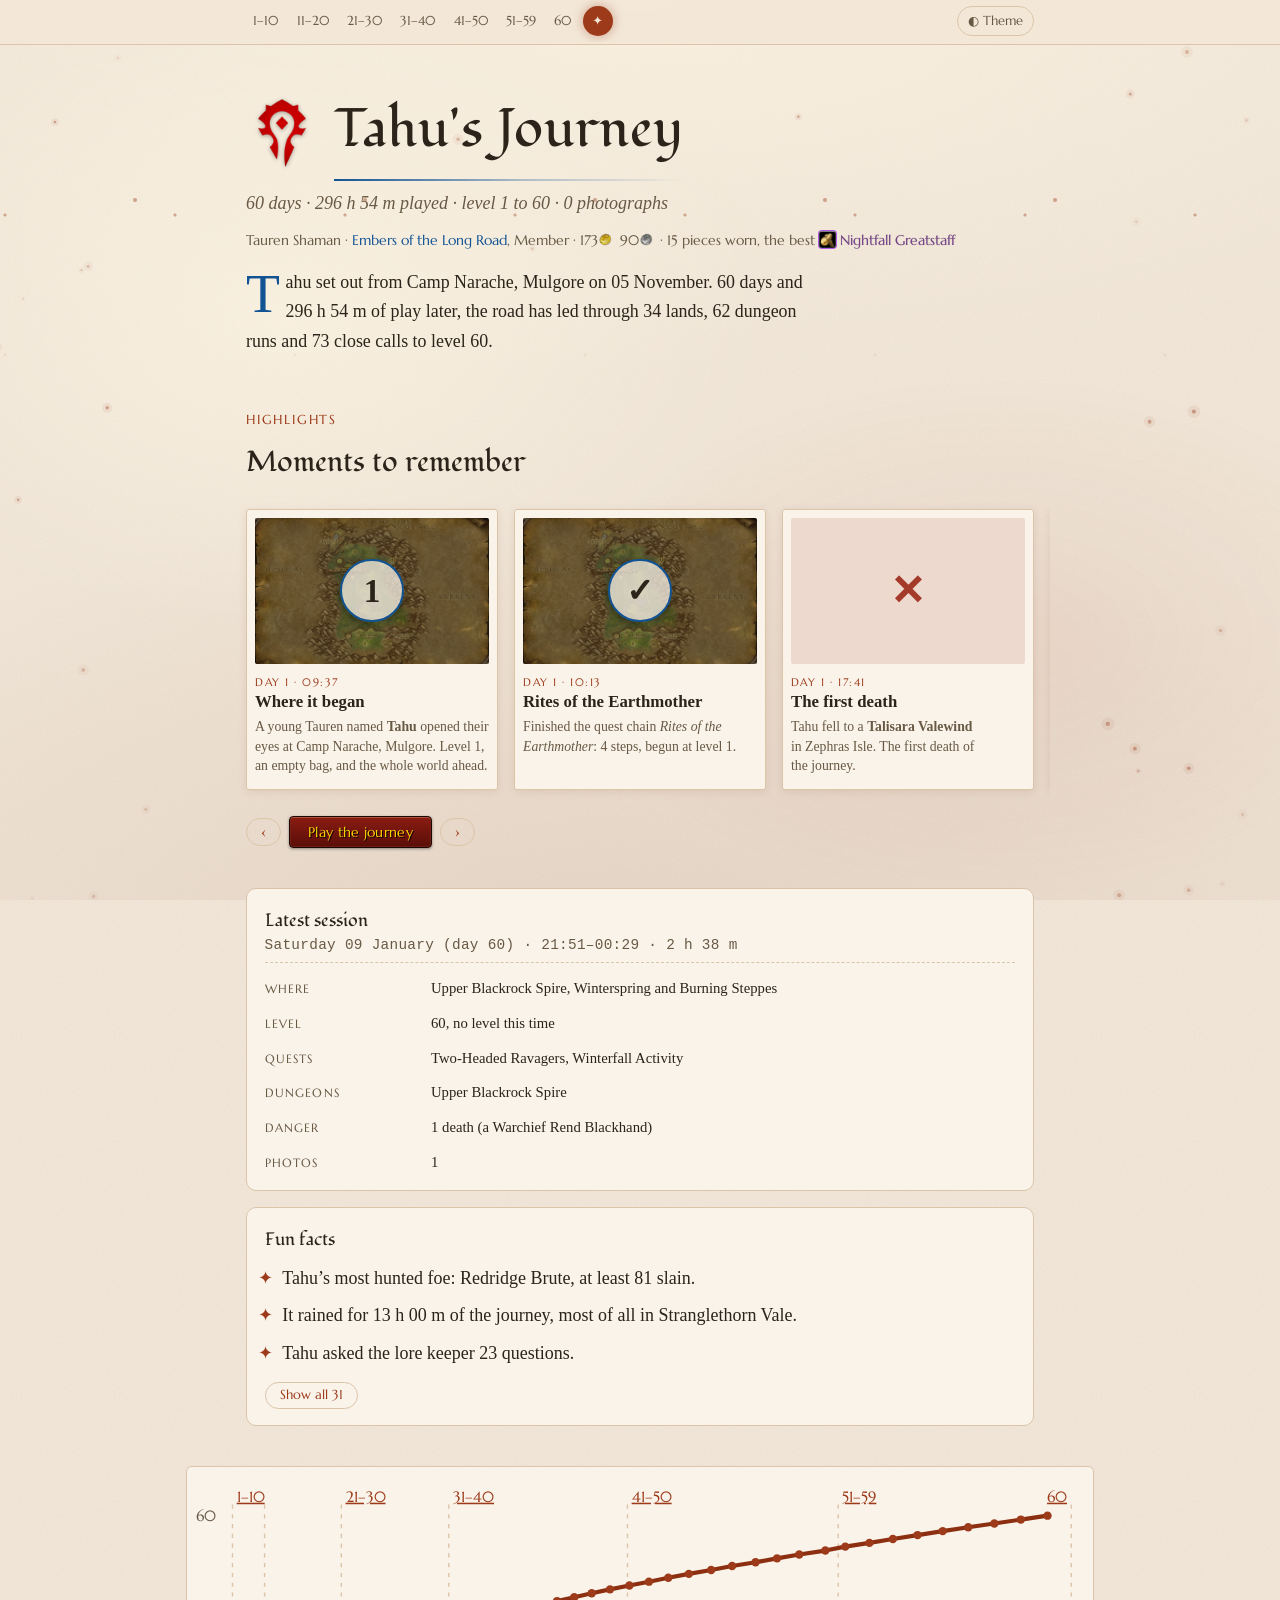
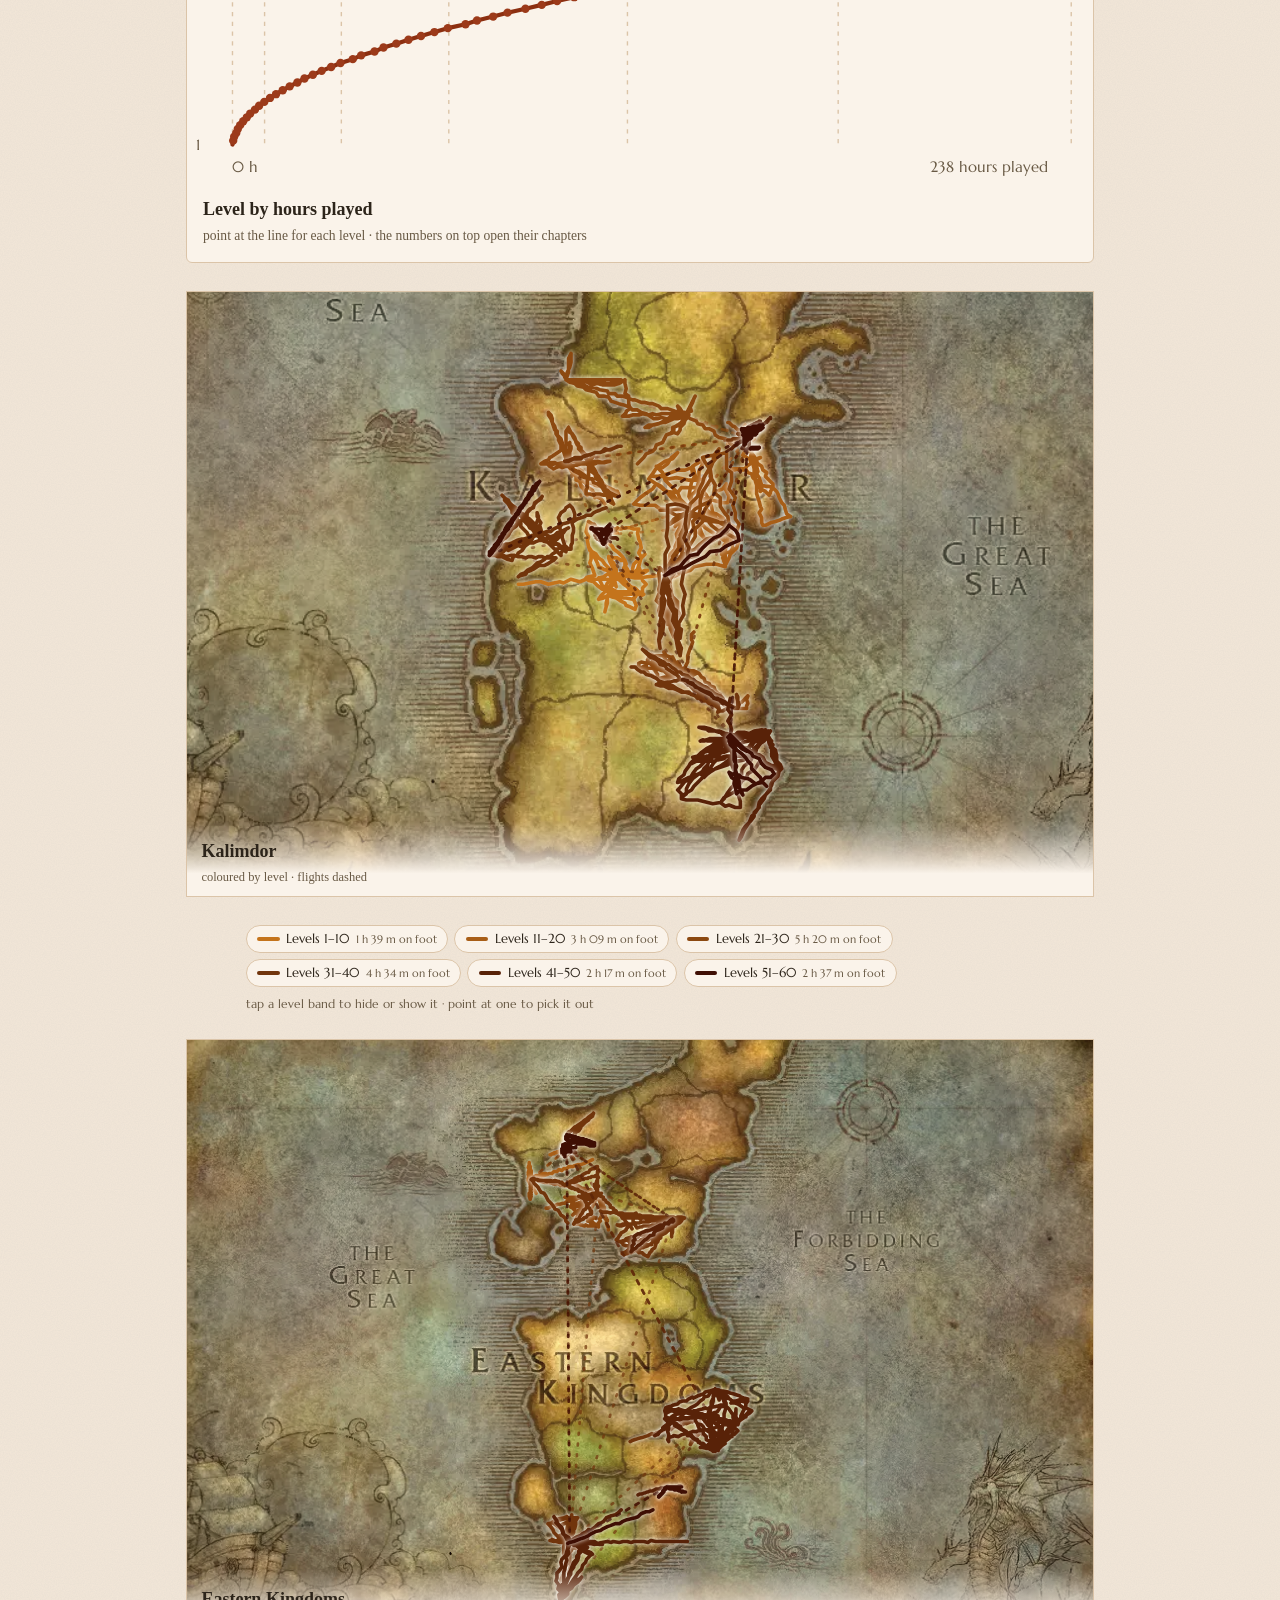
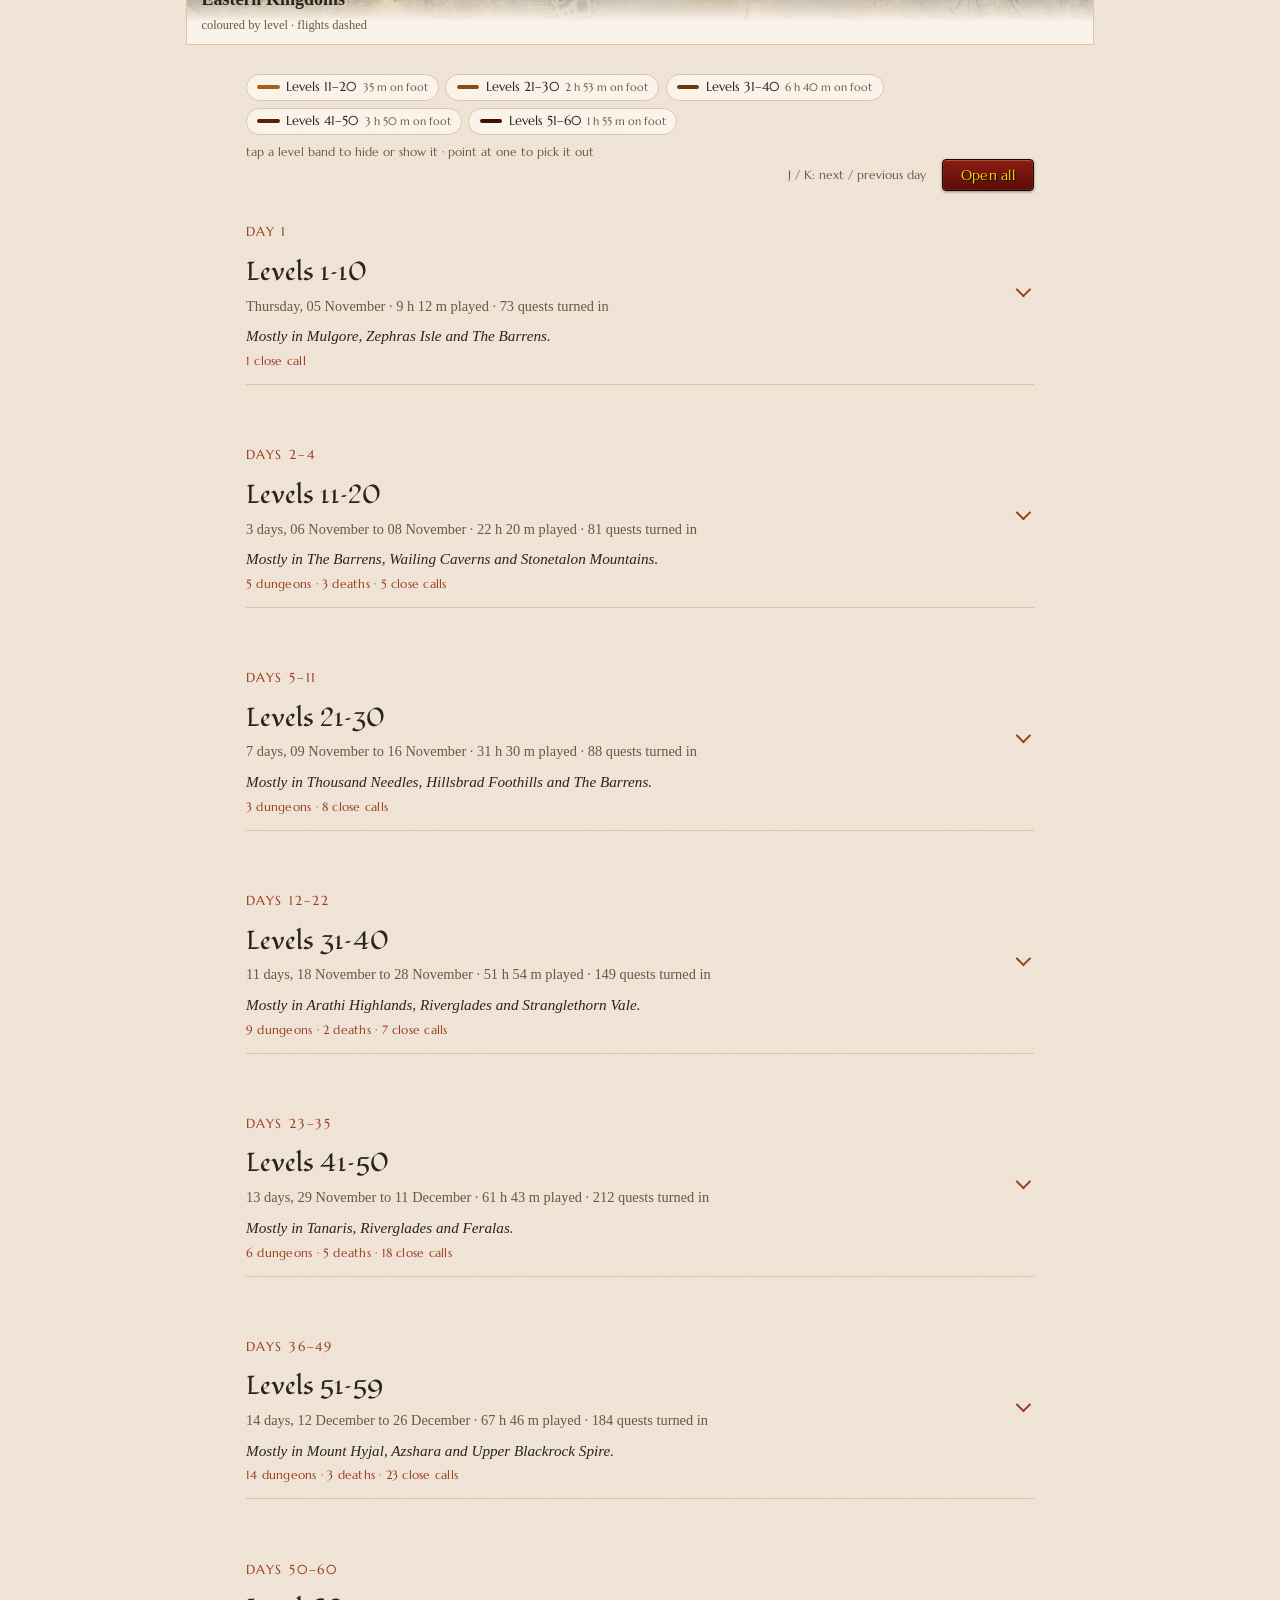
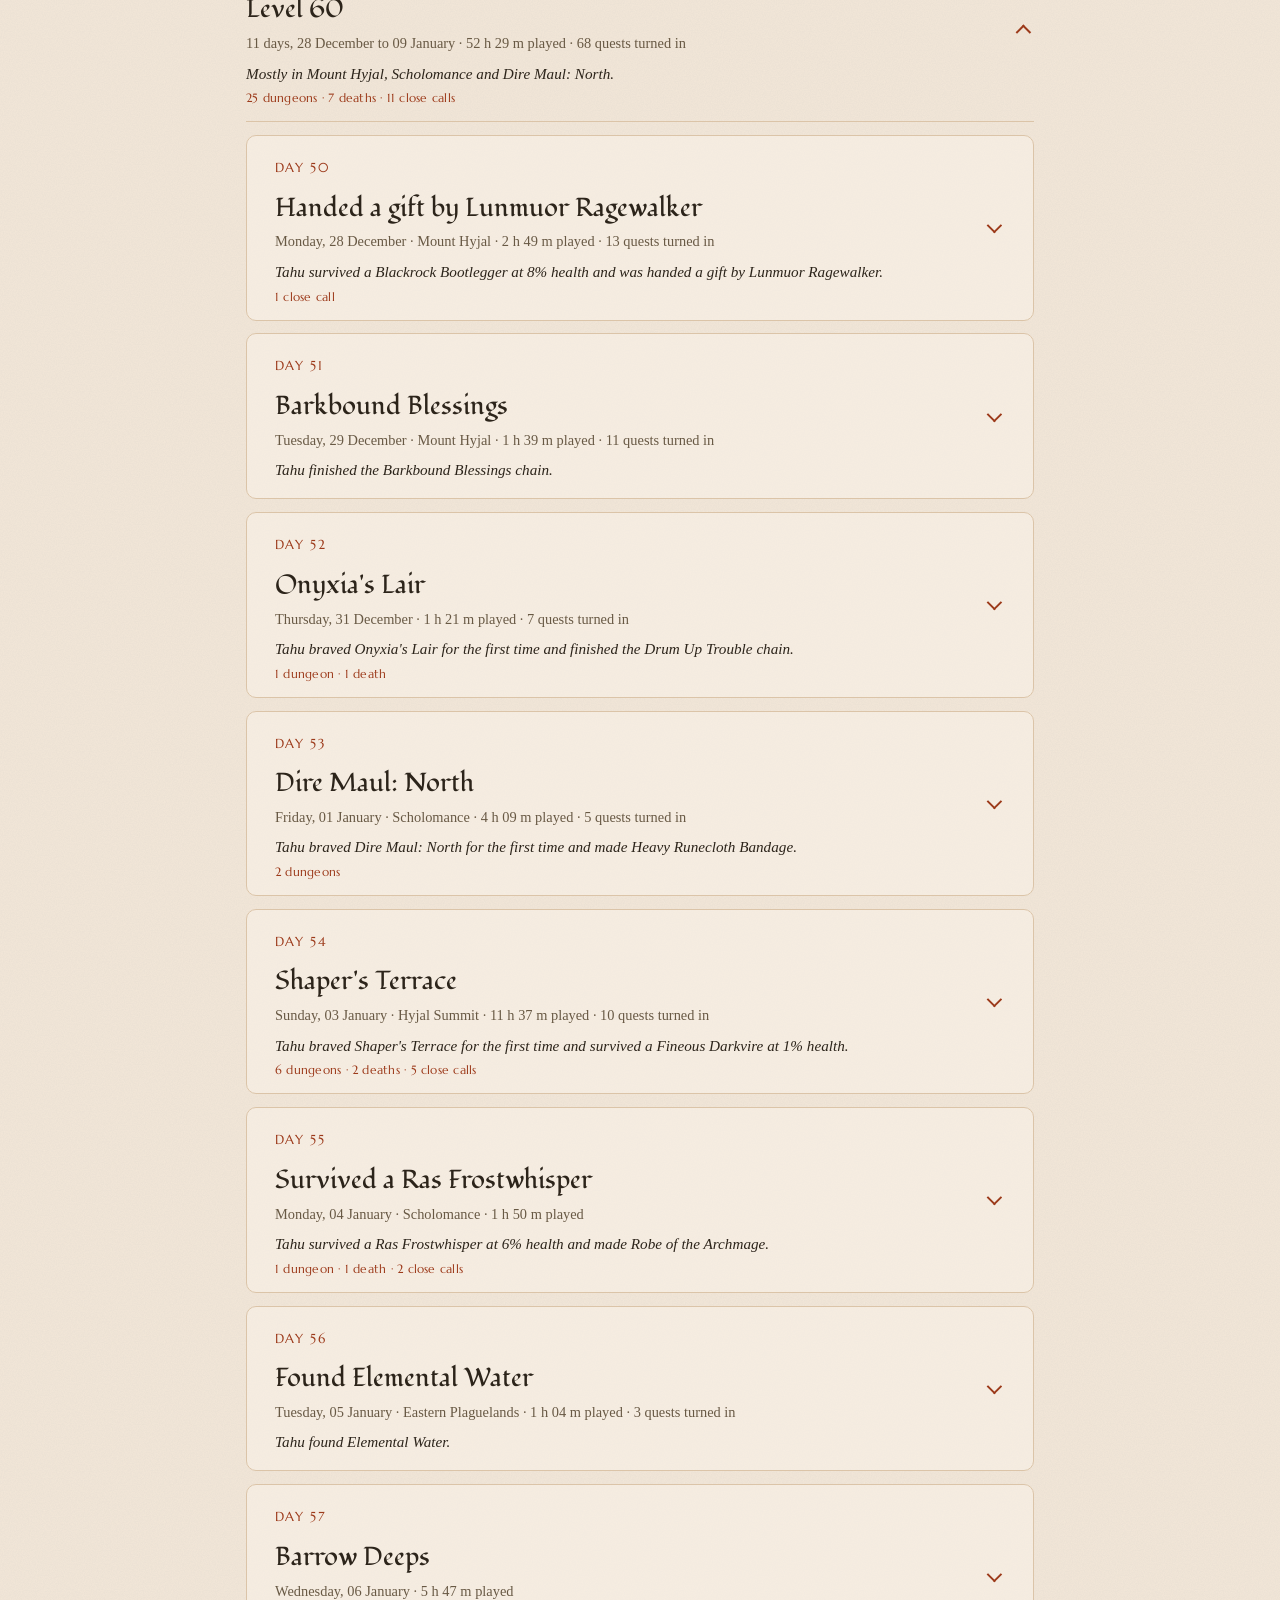
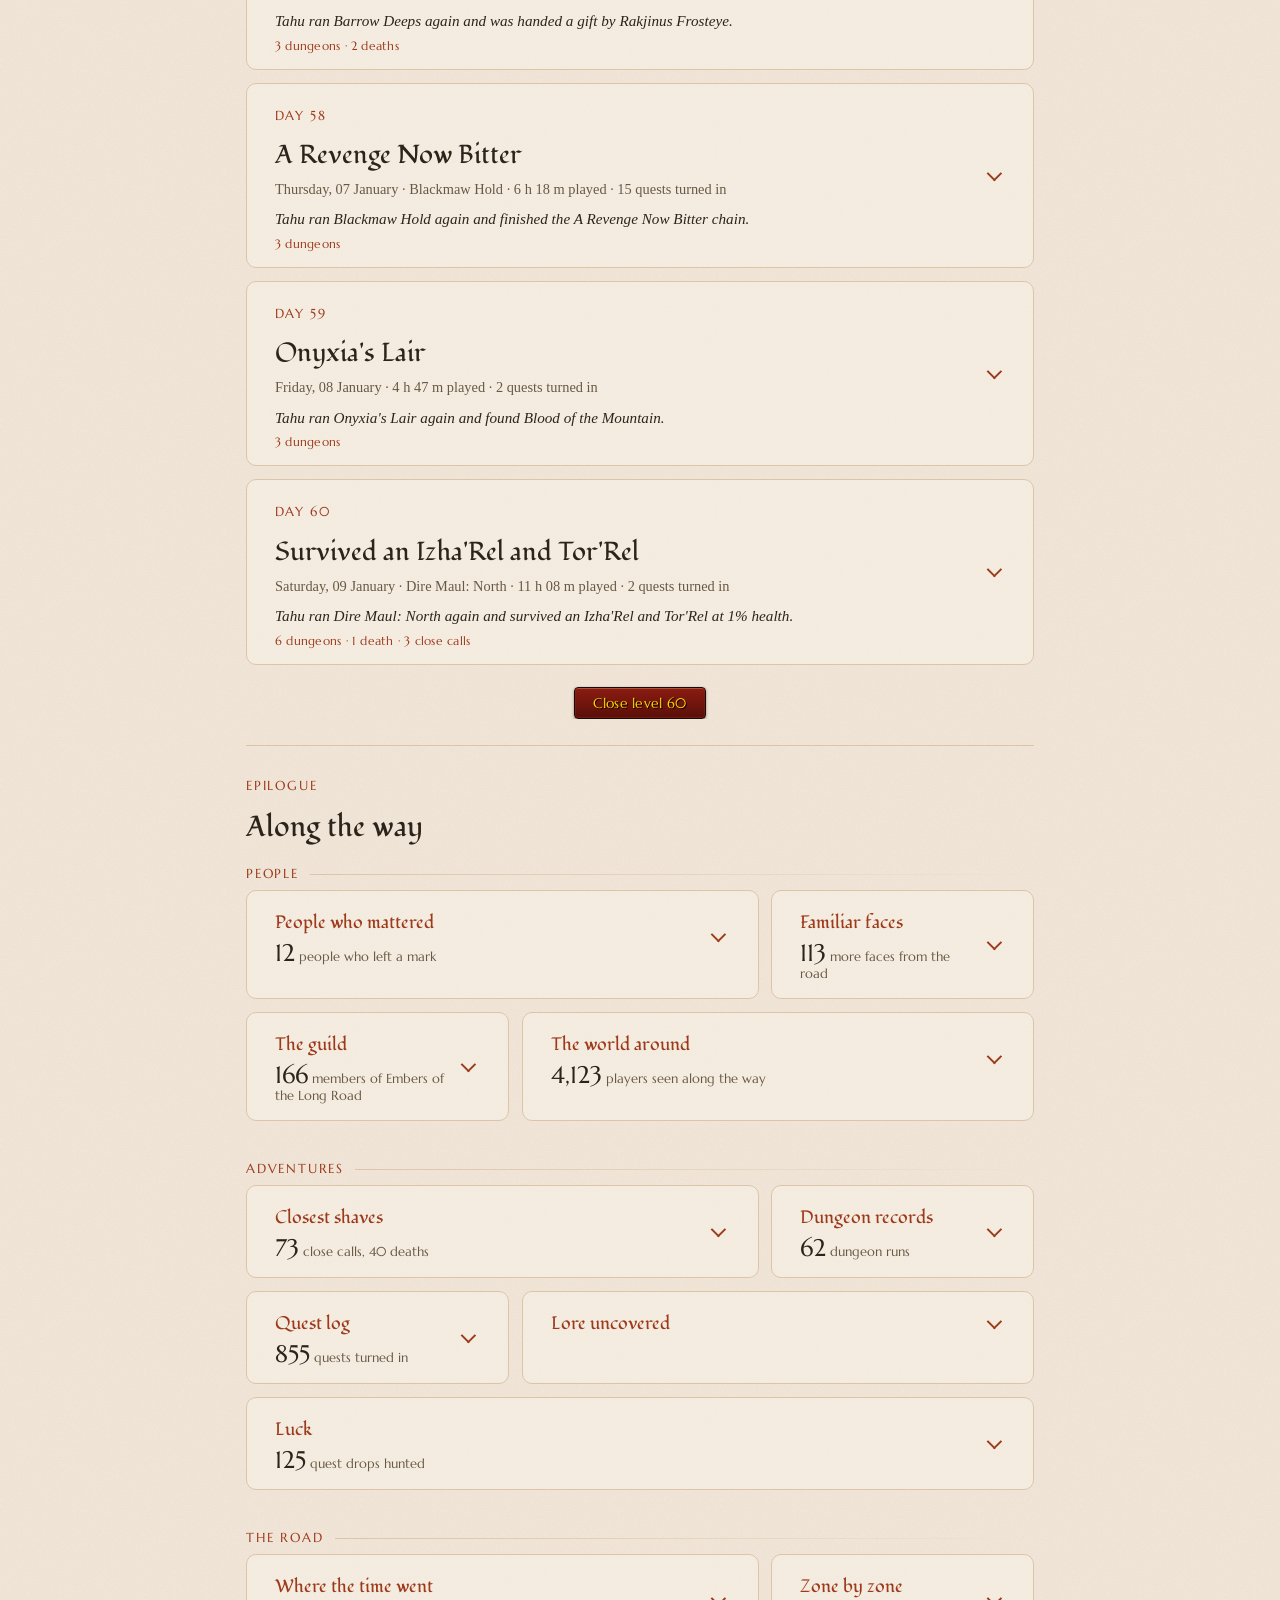
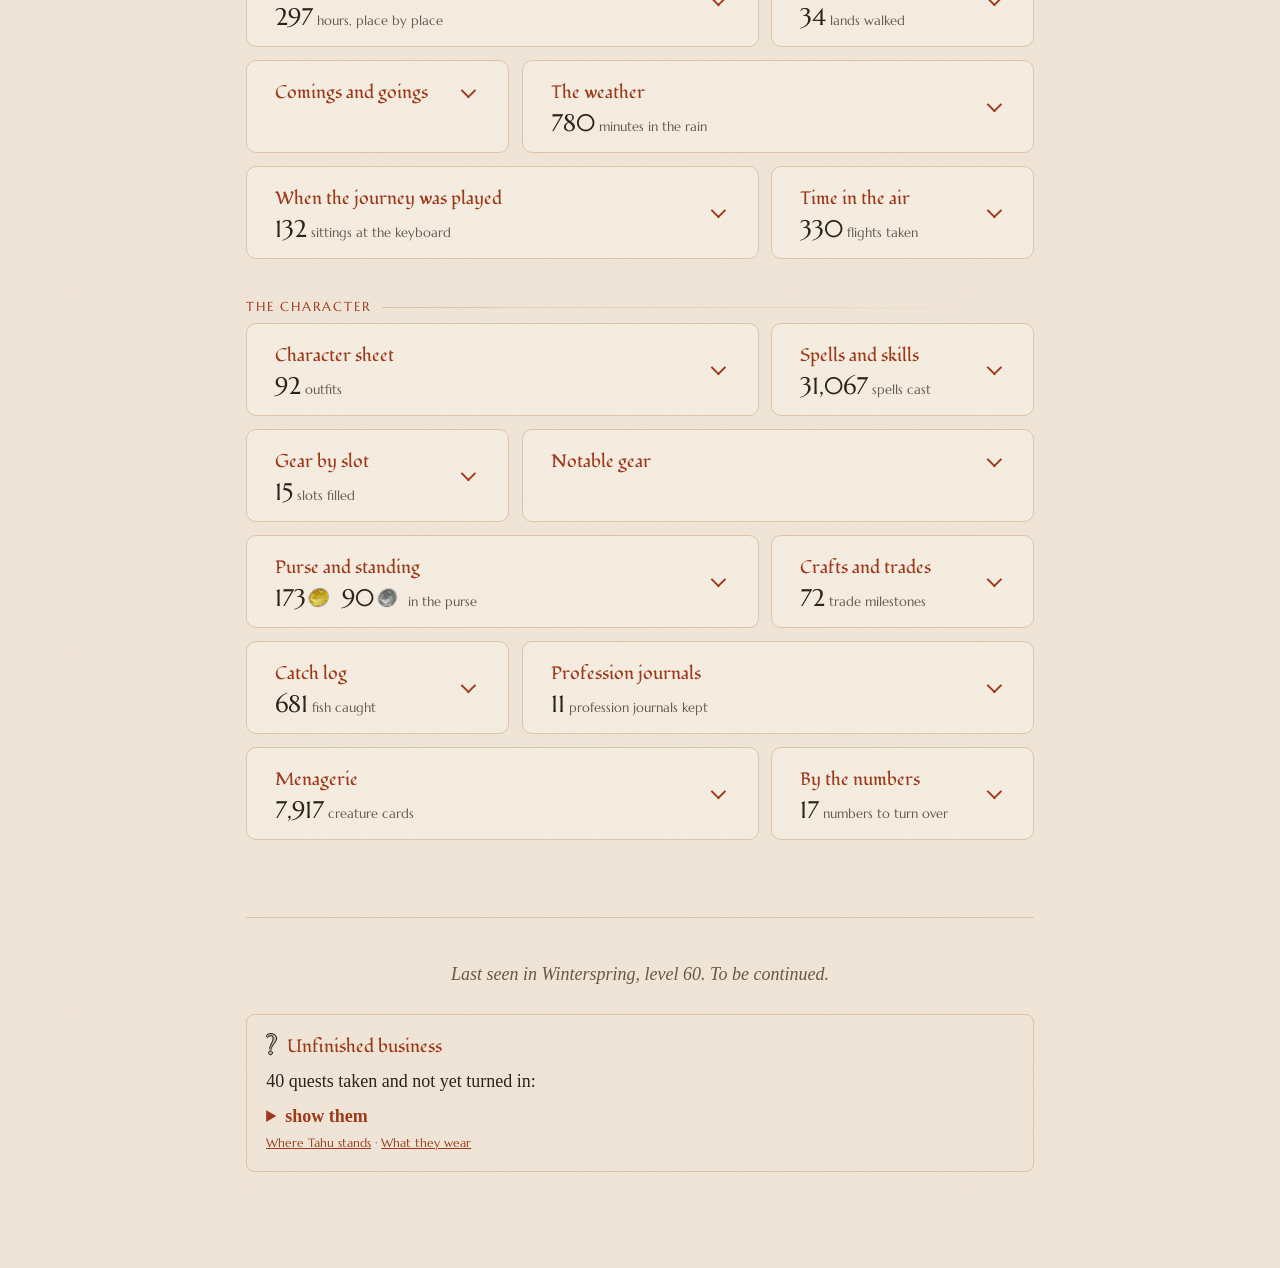
==== docs/journey-example.html @ 1f906822 "Add the downloads page (GitHub Pages, docs/) A card per installer preset with its own Forever-Setup." ====
<!doctype html><html lang="en" data-faction="Horde" style="--cls:#0070dd"><head><meta name="robots" content="noindex, nofollow"><meta charset="utf-8">
<meta name="viewport" content="width=device-width,initial-scale=1"><meta name="journey" content="{&quot;name&quot;: &quot;Tahu&quot;, &quot;who&quot;: &quot;Tauren Shaman&quot;, &quot;level&quot;: 60, &quot;days&quot;: 60, &quot;played&quot;: &quot;296 h 54 m&quot;, &quot;seen&quot;: &quot;Last seen in Winterspring, level 60. To be continued.&quot;, &quot;faction&quot;: &quot;Horde&quot;, &quot;cls&quot;: &quot;#0070dd&quot;, &quot;cover&quot;: &quot;&quot;, &quot;acc&quot;: &quot;account&quot;, &quot;nums&quot;: {&quot;hours played&quot;: 297, &quot;days on the road&quot;: 60, &quot;levels&quot;: 60, &quot;quests turned in&quot;: 855, &quot;dungeon runs&quot;: 62, &quot;foes in dungeons&quot;: 4233, &quot;places discovered&quot;: 177, &quot;place stories heard&quot;: 109, &quot;boss stories read&quot;: 205, &quot;books read&quot;: 17, &quot;flight paths&quot;: 32, &quot;fish caught&quot;: 681, &quot;close calls&quot;: 73, &quot;deaths&quot;: 40, &quot;people in the diary&quot;: 125, &quot;kilometres on the road&quot;: 845}, &quot;begun&quot;: 1793864268, &quot;last&quot;: 1799533768, &quot;secs&quot;: 1068861, &quot;sit&quot;: [[1793864268, 1793875004], [1793878732, 1793884620], [1793890365, 1793895796], [1793896888, 1793907953], [1793984170, 1793989006], [1793990273, 1793998649], [1793999884, 1794008044], [1794041418, 1794047852], [1794050358, 1794058383], [1794060875, 1794070686], [1794073104, 1794083394], [1794123877, 1794137297], [1794142307, 1794153352], [1794217252, 1794225363], [1794229026, 1794237080], [1794243239, 1794252536], [1794330541, 1794338132], [1794342304, 1794349725], [1794418326, 1794426571], [1794431664, 1794442859], [1794500170, 1794507526], [1794511794, 1794520727], [1794648141, 1794654274], [1794729343, 1794736983], [1794741365, 1794751933], [1794758277, 1794767555], [1794843762, 1794847362], [1795025308, 1795028128], [1795034631, 1795040903], [1795045965, 1795051826], [1795107833, 1795116888], [1795193723, 1795201487], [1795204684, 1795211643], [1795256798, 1795266855], [1795271511, 1795281031], [1795331040, 1795338450], [1795343659, 1795348421], [1795350010, 1795357550], [1795446785, 1795460095], [1795461600, 1795472195], [1795535816, 1795542508], [1795546370, 1795555932], [1795625263, 1795632777], [1795639363, 1795646242], [1795705772, 1795716269], [1795717458, 1795722621], [1795802724, 1795811240], [1795818290, 1795824674], [1795853825, 1795867270], [1795870949, 1795881198], [1795946311, 1795955966], [1795958945, 1795965220], [1795972048, 1795981602], [1796062274, 1796066784], [1796068096, 1796077780], [1796138733, 1796147221], [1796150614, 1796157773], [1796160976, 1796167175], [1796226596, 1796233913], [1796239068, 1796247947], [1796324190, 1796329109], [1796332194, 1796338284], [1796409701, 1796415947], [1796422153, 1796431392], [1796455219, 1796466861], [1796472380, 1796480894], [1796552890, 1796560574], [1796563512, 1796574936], [1796578098, 1796588319], [1796591181, 1796603225], [1796662728, 1796668266], [1796754231, 1796762101], [1796830224, 1796840727], [1796845005, 1796852518], [1796922144, 1796926704], [1797013737, 1797022317], [1797023958, 1797028103], [1797029887, 1797037611], [1797064862, 1797069319], [1797152068, 1797156990], [1797163634, 1797173218], [1797176097, 1797182608], [1797185238, 1797195166], [1797265887, 1797270098], [1797272986, 1797277042], [1797281773, 1797291012], [1797440195, 1797447360], [1797452220, 1797455809], [1797462886, 1797466907], [1797521791, 1797529315], [1797532275, 1797541907], [1797610525, 1797620079], [1797626916, 1797636411], [1797671436, 1797678991], [1797681924, 1797693719], [1797696361, 1797708000], [1797751021, 1797760861], [1797765314, 1797773618], [1797876233, 1797882120], [1797962678, 1797968125], [1798048774, 1798055791], [1798129988, 1798137870], [1798144419, 1798154827], [1798156774, 1798163279], [1798222022, 1798226760], [1798282272, 1798290559], [1798295725, 1798306306], [1798308909, 1798319123], [1798318489, 1798332460], [1798474610, 1798479145], [1798482999, 1798488622], [1798563843, 1798569770], [1798729427, 1798734294], [1798822364, 1798831040], [1798832165, 1798838428], [1798965536, 1798975192], [1798979301, 1798991394], [1798994985, 1799007023], [1799009480, 1799017512], [1799083471, 1799090086], [1799173614, 1799177471], [1799257160, 1799266697], [1799270051, 1799281315], [1799336259, 1799343612], [1799348187, 1799355712], [1799357883, 1799365711], [1799426943, 1799435640], [1799438451, 1799446955], [1799480003, 1799485426], [1799488142, 1799501950], [1799506680, 1799518068], [1799524315, 1799533768]], &quot;curve&quot;: [[0, 1], [0.2, 2], [0.51, 3], [1.08, 4], [1.55, 5], [2.25, 6], [3.12, 7], [4.21, 8], [5.16, 9], [6.56, 10], [7.79, 11], [9.26, 12], [10.96, 13], [12.71, 14], [14.65, 15], [16.67, 16], [18.92, 17], [21.0, 18], [23.42, 19], [25.99, 20], [28.76, 21], [31.49, 22], [35.05, 23], [37.49, 24], [41.39, 25], [44.0, 26], [47.73, 27], [51.3, 28], [54.93, 29], [58.87, 30], [62.74, 31], [67.93, 32], [71.25, 33], [75.97, 34], [80.15, 35], [85.38, 36], [90.12, 37], [94.61, 38], [99.59, 39], [104.69, 40], [110.01, 41], [115.69, 42], [121.35, 43], [127.03, 44], [132.99, 45], [139.5, 46], [145.61, 47], [152.46, 48], [158.71, 49], [165.16, 50], [172.79, 51], [178.61, 52], [185.63, 53], [192.47, 54], [199.66, 55], [206.97, 56], [214.44, 57], [222.04, 58], [229.77, 59], [237.53, 60]], &quot;runs&quot;: {&quot;Ragefire Chasm&quot;: 1, &quot;Ruins of Lordaeron&quot;: 2, &quot;Wailing Caverns&quot;: 2, &quot;Shadowfang Keep&quot;: 2, &quot;Blackfathom Deeps&quot;: 1, &quot;City of Dalaran&quot;: 1, &quot;Razorfen Kraul&quot;: 1, &quot;Scarlet Monastery: Graveyard&quot;: 1, &quot;Scarlet Monastery: Library&quot;: 1, &quot;The Drowned City&quot;: 1, &quot;Scarlet Monastery: Armory&quot;: 1, &quot;Razorfen Downs&quot;: 1, &quot;Scarlet Monastery: Cathedral&quot;: 1, &quot;Uldaman&quot;: 1, &quot;Krol&#x27;dok Stronghold&quot;: 1, &quot;Zul&#x27;Farrak&quot;: 2, &quot;Maraudon&quot;: 1, &quot;Alcaz Prison&quot;: 1, &quot;Sunken Temple&quot;: 2, &quot;Blackrock Depths&quot;: 4, &quot;Dire Maul: East&quot;: 2, &quot;Lower Blackrock Spire&quot;: 3, &quot;Upper Blackrock Spire&quot;: 5, &quot;Stratholme: Living&quot;: 3, &quot;Scholomance&quot;: 4, &quot;Blackmaw Hold&quot;: 2, &quot;Barrow Deeps&quot;: 2, &quot;Stratholme: Undead&quot;: 3, &quot;Dire Maul: West&quot;: 2, &quot;Onyxia&#x27;s Lair&quot;: 2, &quot;Dire Maul: North&quot;: 3, &quot;Hyjal Summit&quot;: 1, &quot;Shaper&#x27;s Terrace&quot;: 2}, &quot;killers&quot;: {&quot;Talisara Valewind&quot;: 1, &quot;Sand Shark&quot;: 1, &quot;Hezrul Bloodmark&quot;: 1, &quot;Mutanus the Devourer&quot;: 2, &quot;Rocklance&quot;: 1, &quot;Lady Anacondra&quot;: 1, &quot;Shadethicket Wood Shaper&quot;: 1, &quot;Hatefury Trickster&quot;: 1, &quot;Khan Dez&#x27;hepah&quot;: 1, &quot;Tuten&#x27;kash&quot;: 1, &quot;Mordresh Fire Eye&quot;: 1, &quot;High Inquisitor Whitemane&quot;: 1, &quot;Carnivorous Weed&quot;: 1, &quot;Converted Farmer&quot;: 1, &quot;Venture Co. Agent&quot;: 1, &quot;Chief Ukorz Sandscalp&quot;: 1, &quot;Hazzali Worker&quot;: 1, &quot;Rotgrip&quot;: 1, &quot;Land Walker&quot;: 1, &quot;Cloned Ooze&quot;: 1, &quot;Blackmaw Den Watcher&quot;: 1, &quot;Brashann Grimdark&quot;: 1, &quot;Scorching Elemental&quot;: 1, &quot;Gyth&quot;: 1, &quot;Lorekeeper Polkelt&quot;: 1, &quot;Thornmother Ysila&quot;: 2, &quot;The Slumbering Claw&quot;: 1, &quot;Umbrinoth&quot;: 1, &quot;Onyxia&quot;: 1, &quot;Infernal Colossus&quot;: 3, &quot;Timmy the Cruel&quot;: 1, &quot;Warchief Rend Blackhand&quot;: 2, &quot;Ras Frostwhisper&quot;: 1, &quot;Hollowfang&quot;: 1, &quot;Cho&#x27;Rush the Observer&quot;: 1}, &quot;trades&quot;: {&quot;Skinning&quot;: [275, 300], &quot;Leatherworking&quot;: [275, 300], &quot;Cooking&quot;: [275, 300], &quot;First Aid&quot;: [275, 300]}, &quot;rep&quot;: {&quot;High Order&quot;: [4, 650, 0, 3000], &quot;Windshapers&quot;: [4, 850, 0, 3000], &quot;Nightclaw Druids&quot;: [4, 1100, 0, 3000], &quot;Ratchet&quot;: [5, 3950, 3000, 9000], &quot;Booty Bay&quot;: [5, 3750, 3000, 9000], &quot;Everlook&quot;: [4, 2025, 0, 3000], &quot;Gadgetzan&quot;: [5, 3870, 3000, 9000], &quot;Magram Clan Centaur&quot;: [4, 100, 0, 3000], &quot;Gelkis Clan Centaur&quot;: [4, 100, 0, 3000], &quot;Bolderok Clan&quot;: [5, 3960, 3000, 9000], &quot;Thorium Brotherhood&quot;: [4, 700, 0, 3000], &quot;Timbermaw Hold&quot;: [4, 475, 0, 3000], &quot;Argent Dawn&quot;: [5, 3685, 3000, 9000], &quot;Barkskin Burrow&quot;: [5, 3805, 3000, 9000], &quot;Guardians of Hyjal&quot;: [4, 200, 0, 3000]}, &quot;purse&quot;: [[1793875004, 689], [1793884620, 1674], [1793895796, 2858], [1793907953, 5139], [1793989006, 5890], [1793998649, 9820], [1794008044, 11512], [1794047852, 16063], [1794058383, 18196], [1794070686, 23098], [1794083394, 22380], [1794137297, 32862], [1794153352, 33051], [1794225363, 35629], [1794237080, 46381], [1794252536, 52870], [1794338132, 51002], [1794349725, 61937], [1794426571, 66959], [1794442859, 62968], [1794507526, 76852], [1794520727, 95986], [1794654274, 88551], [1794736983, 100921], [1794751933, 121408], [1794767555, 127449], [1794847362, 133614], [1795028128, 138797], [1795040903, 146696], [1795051826, 155822], [1795116888, 179921], [1795201487, 190550], [1795211643, 171079], [1795266855, 195512], [1795281031, 221256], [1795338450, 249643], [1795348421, 201071], [1795357550, 222617], [1795460095, 263654], [1795472195, 306544], [1795542508, 277809], [1795555932, 311781], [1795632777, 345186], [1795646242, 375997], [1795716269, 310207], [1795722621, 323703], [1795811240, 343235], [1795824674, 373654], [1795867270, 429078], [1795881198, 394021], [1795955966, 424159], [1795965220, 452994], [1795981602, 498095], [1796066784, 400276], [1796077780, 445890], [1796147221, 494748], [1796157773, 532634], [1796167175, 567062], [1796233913, 608332], [1796247947, 547937], [1796329109, 575703], [1796338284, 616927], [1796415947, 646011], [1796431392, 694525], [1796466861, 776231], [1796480894, 675010], [1796560574, 700309], [1796574936, 754414], [1796588319, 826591], [1796603225, 683776], [1796668266, 713487], [1796762101, 766820], [1796840727, 812630], [1796852518, 856118], [1796926704, 891581], [1797022317, 966071], [1797028103, 826478], [1797037611, 881987], [1797069319, 894663], [1797156990, 922510], [1797173218, 958854], [1797182608, 1017316], [1797195166, 188329], [1797270098, 178258], [1797277042, 186784], [1797291012, 227538], [1797447360, 268789], [1797455809, 284993], [1797466907, 317440], [1797529315, 368630], [1797541907, 428577], [1797620079, 425541], [1797636411, 489209], [1797678991, 552312], [1797693719, 604982], [1797708000, 692205], [1797760861, 583345], [1797773618, 623866], [1797882120, 661746], [1797968125, 714971], [1798055791, 748403], [1798137870, 791233], [1798154827, 840828], [1798163279, 872240], [1798226760, 717169], [1798290559, 770746], [1798306306, 816712], [1798319123, 829522], [1798332460, 870771], [1798479145, 917489], [1798488622, 974257], [1798569770, 1031890], [1798734294, 1008545], [1798831040, 1057822], [1798838428, 1100294], [1798975192, 1084716], [1798991394, 1151133], [1799007023, 1228908], [1799017512, 1276599], [1799090086, 1314566], [1799177471, 1340187], [1799266697, 1297129], [1799281315, 1371987], [1799343612, 1415825], [1799355712, 1463066], [1799365711, 1499525], [1799435640, 1474700], [1799446955, 1520029], [1799485426, 1550150], [1799501950, 1610833], [1799518068, 1673613], [1799533768, 1739084]], &quot;guild&quot;: [&quot;Embers of the Long Road&quot;, &quot;Member&quot;], &quot;gear&quot;: {&quot;5&quot;: [280013, &quot;Frostfang Mail Vest&quot;, 3, &quot;[data-uri]&quot;], &quot;7&quot;: [12964, &quot;Tristam Legguards&quot;, 3, &quot;[data-uri]&quot;], &quot;16&quot;: [990017, &quot;Nightfall Greatstaff&quot;, 4, &quot;[data-uri]&quot;], &quot;6&quot;: [18104, &quot;Feralsurge Girdle&quot;, 3, &quot;[data-uri]&quot;], &quot;9&quot;: [22095, &quot;Bindings of The Five Thunders&quot;, 2, &quot;[data-uri]&quot;], &quot;10&quot;: [13963, &quot;Voone&#x27;s Vice Grips&quot;, 3, &quot;[data-uri]&quot;], &quot;15&quot;: [12905, &quot;Wildfire Cape&quot;, 3, &quot;[data-uri]&quot;], &quot;8&quot;: [18379, &quot;Odious Greaves&quot;, 3, &quot;[data-uri]&quot;], &quot;1&quot;: [20134, &quot;Skyfury Helm&quot;, 2, &quot;[data-uri]&quot;], &quot;3&quot;: [990005, &quot;Clawfather&#x27;s Pauldrons&quot;, 4, &quot;[data-uri]&quot;], &quot;2&quot;: [990016, &quot;Heart of the Barrow&quot;, 4, &quot;[data-uri]&quot;], &quot;11&quot;: [280015, &quot;Venomvessel Ring&quot;, 3, &quot;[data-uri]&quot;], &quot;12&quot;: [990002, &quot;Rootgrasp Loop&quot;, 3, &quot;[data-uri]&quot;], &quot;13&quot;: [990014, &quot;Lullaby Stone&quot;, 3, &quot;[data-uri]&quot;]}, &quot;work&quot;: {&quot;made&quot;: 472, &quot;best&quot;: &quot;Nightscape Tunic&quot;, &quot;bestn&quot;: 34, &quot;skin&quot;: 672}, &quot;journals&quot;: {&quot;Motherlode&quot;: [&quot;mining&quot;, 3349], &quot;Hidebound&quot;: [&quot;skinning&quot;, 2999], &quot;Thymeline&quot;: [&quot;herbalism&quot;, 3312], &quot;Awlmanac&quot;: [&quot;leatherworking&quot;, 2136], &quot;Potluck&quot;: [&quot;cooking&quot;, 2575], &quot;Forgery&quot;: [&quot;blacksmithing&quot;, 2043], &quot;Gauzette&quot;: [&quot;first aid&quot;, 2782], &quot;Elixicon&quot;: [&quot;alchemy&quot;, 2765], &quot;Spellbound&quot;: [&quot;enchanting&quot;, 2313], &quot;Clothbound&quot;: [&quot;tailoring&quot;, 2103], &quot;Cogitations&quot;: [&quot;engineering&quot;, 1674]}, &quot;moments&quot;: [[1793866382, &quot;finished the Rites of the Earthmother chain&quot;], [1793893268, &quot;fell to a Talisara Valewind&quot;], [1793898437, &quot;reached level 10&quot;], [1793900736, &quot;finished the The High Chieftain chain&quot;], [1794002235, &quot;braved Ragefire Chasm for the first time&quot;], [1794062111, &quot;braved Ruins of Lordaeron for the first time&quot;], [1794063481, &quot;found the first blue item&quot;], [1794128376, &quot;reached level 20&quot;], [1794236623, &quot;survived a Humar the Pridelord at 1% health&quot;], [1794345130, &quot;was saved by Krarun Frosthorn&quot;], [1794749805, &quot;reached level 30&quot;], [1794762424, &quot;survived an Enraged Panther at 1% health&quot;], [1794762428, &quot;was saved by Hulri Ashrunner&quot;], [1795804440, &quot;reached level 40&quot;], [1796831889, &quot;reached level 50&quot;], [1798305689, &quot;reached level 60&quot;]]}">
<title>Tahu's Journey</title>
<script>document.documentElement.classList.add('js');try{var t=localStorage.getItem('journey-theme');if(t)document.documentElement.dataset.theme=t}catch(e){}</script>
<style>
:root{--mix:55%;--bg:#f4ecdc;--ink:#2c241a;--soft:#685944;--line:#d8c9ad;--accent:#9a5b1e;--card:#fbf6ec;--red:#a33a2a;--route:#8c3b12;--glow:rgba(255,248,230,.55);--shade:rgba(120,80,30,.10)}
@media (prefers-color-scheme:dark){:root:not([data-theme=light]){--mix:100%;--bg:#17130e;--ink:#eadfcc;--soft:#a8977d;--line:#3a3024;--accent:#e0a35a;--card:#211b14;--red:#ef8a76;--route:#ffb45e;--glow:rgba(224,163,90,.07);--shade:rgba(0,0,0,.35)}}
:root{--lv0:#c4741c;--lv1:#a85e17;--lv2:#8c4911;--lv3:#71350c;--lv4:#582208;--lv5:#3f0f04}
@media (prefers-color-scheme:dark){:root:not([data-theme=light]){--lv0:#b56c2e;--lv1:#c4844b;--lv2:#d49c67;--lv3:#e2b482;--lv4:#f1cd9d;--lv5:#ffe6b8}}
:root[data-theme=dark]{--lv0:#b56c2e;--lv1:#c4844b;--lv2:#d49c67;--lv3:#e2b482;--lv4:#f1cd9d;--lv5:#ffe6b8}
:root[data-theme=dark]{--mix:100%;--bg:#17130e;--ink:#eadfcc;--soft:#a8977d;--line:#3a3024;--accent:#e0a35a;--card:#211b14;--red:#ef8a76;--route:#ffb45e;--glow:rgba(224,163,90,.07);--shade:rgba(0,0,0,.35)}
/* the hero's class colour, here and there: under the title, the reading bar, a chapter's edge and gleam, the mouse's sparks */
:root{--cls:var(--accent);--hue:color-mix(in srgb,var(--cls) 62%,var(--ink))}
@media (prefers-color-scheme:dark){:root:not([data-theme=light]){--hue:var(--cls)}}:root[data-theme=dark]{--hue:var(--cls)}
h1{padding-bottom:.12em;background:linear-gradient(90deg,var(--hue),color-mix(in srgb,var(--hue) 30%,transparent) 55%,transparent) 0 100%/100% 2px no-repeat}
/* each side its colours: the Horde iron and ember, the Alliance blue and gold; --rune is the blue of the scan over figures, the same on either side */
:root{--rune:#3d6f9c}
:root[data-faction=Horde]{--bg:#f3e7d8;--line:#dbc4a8;--accent:#9c3a1a;--card:#faf3ea;--route:#8c2f10;--shade:rgba(120,50,20,.10)}
:root[data-faction=Alliance]{--bg:#eef0f3;--ink:#1d2433;--soft:#5b6578;--line:#cdd3de;--accent:#2a5298;--card:#f8f9fb;--route:#1f4590;--glow:rgba(255,255,255,.6);--shade:rgba(30,50,100,.10);
 --lv0:#8fb0e6;--lv1:#6c92d4;--lv2:#4b74bf;--lv3:#3459a1;--lv4:#22407f;--lv5:#13285a}
@media (prefers-color-scheme:dark){:root:not([data-theme=light]){--rune:#9fd8ff}
 :root[data-faction=Horde]:not([data-theme=light]){--bg:#1a110d;--ink:#ecdccb;--soft:#ab927c;--line:#3d2b22;--accent:#e5793f;--card:#241712;--route:#ff8f4e;--glow:rgba(229,110,55,.08)}:root[data-faction=Alliance]:not([data-theme=light]){--bg:#0e131c;--ink:#e2e6ef;--soft:#95a1b6;--line:#283246;--accent:#e3b758;--card:#151c29;--route:#ffd36a;--glow:rgba(110,150,230,.09);--shade:rgba(0,0,0,.4);--lv0:#b5893a;--lv1:#c79c4c;--lv2:#d6b062;--lv3:#e3c47d;--lv4:#efd89c;--lv5:#fbecc0}}
:root[data-theme=dark]{--rune:#9fd8ff}:root[data-faction=Horde][data-theme=dark]{--bg:#1a110d;--ink:#ecdccb;--soft:#ab927c;--line:#3d2b22;--accent:#e5793f;--card:#241712;--route:#ff8f4e;--glow:rgba(229,110,55,.08)}:root[data-faction=Alliance][data-theme=dark]{--bg:#0e131c;--ink:#e2e6ef;--soft:#95a1b6;--line:#283246;--accent:#e3b758;--card:#151c29;--route:#ffd36a;--glow:rgba(110,150,230,.09);--shade:rgba(0,0,0,.4);--lv0:#b5893a;--lv1:#c79c4c;--lv2:#d6b062;--lv3:#e3c47d;--lv4:#efd89c;--lv5:#fbecc0}
*{box-sizing:border-box}
html{scroll-behavior:smooth;scroll-padding-top:56px}
body{margin:0;background:var(--bg);color:var(--ink);font:18px/1.65 Georgia,"Iowan Old Style",serif;
 background-image:radial-gradient(ellipse 120% 60% at 50% 0,var(--glow),transparent 70%),radial-gradient(ellipse 120% 80% at 50% 110%,var(--shade),transparent 70%),url("data:image/svg+xml,%3Csvg xmlns='http://www.w3.org/2000/svg' width='180' height='180'%3E%3Cfilter id='n'%3E%3CfeTurbulence type='fractalNoise' baseFrequency='.85' numOctaves='2' stitchTiles='stitch'/%3E%3CfeColorMatrix values='0 0 0 0 .5 0 0 0 0 .5 0 0 0 0 .5 .16 0 0 0 0'/%3E%3C/filter%3E%3Crect width='100%25' height='100%25' filter='url(%23n)'/%3E%3C/svg%3E");background-attachment:fixed,fixed,scroll}
main{max-width:820px;margin:0 auto;padding:40px 16px 96px}
.rail{position:sticky;top:0;z-index:5;background:color-mix(in srgb,var(--bg) 88%,transparent);backdrop-filter:blur(6px);border-bottom:1px solid var(--line)}
.rail nav{max-width:820px;margin:0 auto;padding:6px 16px;display:flex;gap:4px;align-items:center;overflow-x:auto;scrollbar-width:none}
.rail a{flex:none;min-width:30px;height:30px;padding:0 .45rem;white-space:nowrap;display:grid;place-items:center;border-radius:15px;color:var(--soft);text-decoration:none;font:600 var(--fs-s) Game,system-ui,sans-serif;transition:background .3s,color .3s,text-shadow .3s}
.rail a.on{background:var(--accent);color:var(--bg)}
.rail .rd{padding-top:0}.rd[hidden],.rd span[hidden]{display:none}.rd span{display:flex;gap:2px}.rail .rd a{height:24px;min-width:24px;padding:0 .3rem;font-size:.72rem}
.chapter{scroll-margin-top:5.2rem}
.rail button{margin-left:auto;flex:none;border:1px solid var(--line);background:none;color:var(--soft);border-radius:15px;height:30px;padding:0 10px;font:600 var(--fs-s) Game,system-ui,sans-serif;cursor:pointer}
.rail i{display:block;height:2px;background:var(--hue);transform-origin:0 50%;transform:scaleX(var(--p,0))}
.title{display:flex;align-items:center;gap:1rem}
.crest{width:72px;height:72px;filter:drop-shadow(0 1px 2px rgba(0,0,0,.35))}
h1{font-size:clamp(2.2rem,7vw,3.4rem);margin:0;letter-spacing:.01em}
.intro{color:var(--soft);font-style:italic;margin:.5rem 0 1rem}
.hero{font:var(--fs-m)/1.6 Game,system-ui,sans-serif;color:var(--soft);margin:-.4rem 0 1rem}.hero b{color:var(--hue)}
html{overflow-x:clip}
.cover{position:relative;isolation:isolate;border:0;padding:2.5rem 0 1.5rem;margin:-40px 0 1.5rem}.tale{max-width:36rem;margin:0;font-size:1.12rem}
.cover[style]::before{content:"";position:absolute;inset:0 calc(50% - 50vw);z-index:-1;background:var(--shot) 50% 35%/cover;opacity:.42;-webkit-mask-image:linear-gradient(#000 35%,transparent);mask-image:linear-gradient(#000 35%,transparent)}
.reel{margin:0 0 2.5rem}.reel header{border:0;padding:0}
.cards{list-style:none;margin:0 -16px;padding:.4rem 16px 1rem;display:grid;grid-auto-flow:column;grid-auto-columns:min(80%,17rem);gap:16px;overflow-x:auto;scroll-snap-type:x proximity;scrollbar-width:thin;scrollbar-color:var(--line) transparent;scroll-padding-inline:16px}
@media (min-width:700px){.cards{grid-auto-columns:calc((100% - 32px)/3)}}
.cards:focus-visible,.pcd a:focus-visible,.reel .hint button:focus-visible{outline:2px solid var(--accent);outline-offset:2px}
.pcd{scroll-snap-align:start;display:flex;flex-direction:column;gap:.25rem;background:var(--card);border:1px solid var(--line);border-radius:3px;padding:8px 8px .8rem;box-shadow:0 2px 8px var(--shade)}
.pcd-art{position:relative;aspect-ratio:16/10;display:grid;place-items:center;margin-bottom:.35rem;border-radius:2px;overflow:hidden;background:color-mix(in srgb,var(--accent) 16%,var(--card));color:var(--accent);font:700 2.6rem Georgia,serif}
.k-death .pcd-art,.k-close .pcd-art{color:var(--red);background:color-mix(in srgb,var(--red) 14%,var(--card))}
.pcd-art .art{position:absolute;inset:0;background-size:cover;background-position:center;filter:sepia(.35) brightness(.6)}
.pcd-art .art+span{position:relative;display:grid;place-items:center;width:1.9em;height:1.9em;font-size:.8em;border-radius:50%;border:2px solid var(--hue);color:var(--ink);background:color-mix(in srgb,var(--card) 75%,transparent);box-shadow:0 2px 10px rgba(0,0,0,.4)}
.pcd-pic{position:absolute;inset:0}.pcd-pic img{display:block;width:100%;height:100%;object-fit:cover}.pcd-pic img:not([src]){display:none}
.pcd .day{text-decoration:none;font-size:.68rem;padding-top:.2rem}.pcd>b{font-size:1.05rem;line-height:1.25}.pcd p{margin:0;font-size:.86rem;line-height:1.45;color:var(--soft)}
.reel .hint{display:flex;align-items:center;gap:.5rem}
.reel .hint button{border:1px solid var(--line);background:none;color:var(--accent);border-radius:15px;min-width:2.2rem;padding:.35rem .9rem;font:600 var(--fs-s) Game,system-ui,sans-serif;cursor:pointer}
.reel .hint button:hover{border-color:var(--accent)}#reel-prev,#reel-next{font-size:1.15rem;line-height:1;padding:.25rem .7rem}
.lede{margin:.3rem 0 0;font-style:italic;font-size:.95rem}
.shelf{margin:0 0 1.8rem;display:grid;grid-template-columns:1fr 1fr;gap:0 .8rem;align-items:start}.shelf>.day{margin:0 0 .6rem;grid-column:1/-1}
.shelf>.part[open]{grid-column:1/-1}.part>summary .ph{flex:1;min-width:0}.part .tz{display:block;margin-top:.15rem;font:var(--fs-s) Game,system-ui,sans-serif;color:var(--soft)}.part .tz b{color:var(--ink);font-size:1rem}
@media (max-width:560px){.shelf{grid-template-columns:1fr}}
.now{display:grid;gap:1rem;margin:0 0 2.5rem}
@media (min-width:700px){.last:has(.lastpic[src]){display:grid;grid-template-columns:minmax(0,5fr) minmax(0,6fr);column-gap:1.4rem;align-items:start}
.last:has(.lastpic[src])>:is(h2,.when,.hint){grid-column:1/-1}.last:has(.lastpic[src]) .facts{border:0;padding:0;margin:0}.last .lastpic{max-height:16rem}}.now section{margin:0;background:var(--card);border:1px solid var(--line);border-radius:10px;padding:1rem 1.1rem}
.now h2{margin:0;font-size:1.15rem}.now .when{margin:.1rem 0 .6rem;color:var(--soft);font:var(--fs-m) Game,system-ui,sans-serif}.now .facts{margin-top:.6rem}.now .hint{margin:.6rem 0 0}
.lastpic{display:block;width:100%;max-height:12rem;object-fit:cover;border-radius:6px}.lastpic:not([src]){display:none}
#fun{margin:.6rem 0 0;padding:0 0 0 1.1rem;display:grid;gap:.5rem}#fun li::marker{content:"✦  ";color:var(--accent)}.js #fun li{display:none}.js #fun li:nth-child(-n+3),.js #fun.all li{display:list-item}.js #fun.all li:nth-child(n+4){animation:pop .4s ease}
#fun.all{grid-template-columns:repeat(auto-fit,minmax(min(100%,21rem),1fr));column-gap:2.6rem}
@keyframes pop{from{opacity:0;transform:translateY(6px)}}#more-fun{margin-top:.8rem;border:1px solid var(--line);background:none;color:var(--accent);border-radius:15px;padding:.3rem .9rem;font:600 var(--fs-s) Game,system-ui,sans-serif;cursor:pointer}#more-fun:focus-visible{outline:2px solid var(--accent);outline-offset:2px}
.motd{margin:.8rem 0;padding:.6rem .9rem;border-left:3px solid var(--accent);background:var(--card);font-style:italic}.motd small{display:block;font:600 var(--fs-xs) Game,system-ui,sans-serif;font-style:normal;letter-spacing:.1em;text-transform:uppercase;color:var(--soft)}
.mix{display:flex;flex:1 1 10rem;height:.7rem;border-radius:4px;overflow:hidden;max-width:16rem}.mix i{background:var(--c)}.ginfo{white-space:pre-line;color:var(--soft);font-size:.9rem}
.gtl{list-style:none;padding:0;margin:.4rem 0;display:grid;gap:.3rem;font-size:.92rem}.gtl time{display:inline-block;min-width:7.5rem;color:var(--soft);font:var(--fs-s) Game,system-ui,sans-serif}
section{margin:0 0 4rem}
.tools{display:flex;justify-content:flex-end;align-items:center;gap:1rem;margin:0 0 .6rem}
.keys{color:var(--soft);font:var(--fs-xs) Game,system-ui,sans-serif}@media (hover:none),(pointer:coarse){.keys{display:none}}
@media (max-width:520px){.tl{display:none}.rail nav{gap:2px;padding:6px 10px}.rail a{min-width:26px}.rail button{padding:0 9px}}
.chapter{overflow:hidden}.chapter>summary{position:relative;isolation:isolate}
.chapter>summary[style]::before{content:"";position:absolute;inset:0 calc(-1 * var(--pad));z-index:-1;background:var(--shot) 50% 40%/cover;opacity:.3;
 -webkit-mask-image:linear-gradient(90deg,transparent 30%,#000);mask-image:linear-gradient(90deg,transparent 30%,#000)}
.chapter[open]>summary[style]::before{opacity:.14}
.chips{margin:.35rem 0 0;color:var(--accent);font:600 var(--fs-xs) Game,system-ui,sans-serif;letter-spacing:.02em}
.filt{display:flex;flex-wrap:wrap;gap:.4rem;margin:1rem 0 .4rem}.filt[hidden]{display:none}
.filt button{border:1px solid var(--line);background:none;color:var(--soft);border-radius:99px;min-height:28px;padding:0 .75rem;font:600 var(--fs-xs) Game,system-ui,sans-serif;cursor:pointer}
.filt button[aria-pressed=true]{background:var(--accent);border-color:var(--accent);color:var(--card)}.filt button small{opacity:.75;margin-left:.3rem;font-weight:400}
.chapter[data-f=fights]>:not(summary,.zmaps,.mkey,.filt,.shut,[data-k~=fights]),.chapter[data-f=people]>:not(summary,.zmaps,.mkey,.filt,.shut,[data-k~=people]),
.chapter[data-f=quests]>:not(summary,.zmaps,.mkey,.filt,.shut,[data-k~=quests]),.chapter[data-f=photos]>:not(summary,.zmaps,.mkey,.filt,.shut,[data-k~=photos]){display:none}
.trophies{list-style:none;padding:0;margin:.4rem 0 1.4rem;display:grid;grid-template-columns:repeat(auto-fill,minmax(10.5rem,1fr));gap:.5rem}
.trophies a{display:grid;gap:.1rem;height:100%;padding:.6rem .75rem;border:1px solid var(--line);border-radius:8px;background:var(--bg);text-decoration:none;color:inherit;transition:border-color .2s,transform .2s}
.trophies a:hover,.trophies a:focus-visible{border-color:var(--accent);transform:translateY(-2px)}
.trophies b{color:var(--accent);font:700 var(--fs-xs) Game,system-ui,sans-serif;letter-spacing:.08em;text-transform:uppercase}.trophies b::before{content:"★ "}
.trophies small{color:var(--soft);font:var(--fs-s) Game,system-ui,sans-serif}
.pc-awards{display:flex;flex-wrap:wrap;gap:.3rem;margin:.2rem 0 .5rem}.pc-awards span{font:700 var(--fs-xs)/1 Game,system-ui,sans-serif;letter-spacing:.06em;text-transform:uppercase;color:var(--accent);border:1px solid var(--accent);border-radius:9px;padding:.28rem .5rem}
.convo{margin:.8rem 0;border-left:2px solid var(--line);padding-left:.8rem}
.convo>summary{cursor:pointer;display:flex;flex-wrap:wrap;align-items:baseline;gap:.2rem .7rem;font-size:.95rem;list-style:none}.convo>summary::-webkit-details-marker{display:none}
.convo>summary::before{content:"▸";color:var(--accent);transition:transform .2s}.convo[open]>summary::before{transform:rotate(90deg)}
.convo>summary span{color:var(--soft);font:var(--fs-s) Game,system-ui,sans-serif}.convo>summary:focus-visible{outline:2px solid var(--accent);outline-offset:3px}
.map.plain{--g:color-mix(in srgb,var(--line) 55%,transparent);background:repeating-linear-gradient(0deg,var(--g) 0 1px,transparent 1px 48px),
 repeating-linear-gradient(90deg,var(--g) 0 1px,transparent 1px 48px),radial-gradient(ellipse at 50% 40%,color-mix(in srgb,var(--accent) 12%,var(--card)),var(--card) 75%)}
.chapter{--pad:16px;background:color-mix(in srgb,var(--card) 55%,transparent);border:1px solid var(--line);border-radius:10px;margin:0 0 .8rem;padding:0 var(--pad)}
@media (min-width:800px){.chapter{--pad:28px}}
.chapter>summary{list-style:none;cursor:pointer;display:flex;align-items:center;gap:1rem;padding:1rem 0}
.chapter>summary::-webkit-details-marker{display:none}
.chapter>summary header{border:0;padding:0;margin:0;flex:1;min-width:0}
.chapter>summary::after{content:"";flex:none;width:.55rem;height:.55rem;margin:0 .35rem .3rem 0;border:solid var(--accent);border-width:0 2px 2px 0;transform:rotate(45deg);transition:transform .25s}
.chapter[open]>summary::after{transform:rotate(-135deg);margin-bottom:-.3rem}
.chapter>summary:hover h2,.chapter>summary:hover h3{color:var(--accent)}
.chapter>summary:focus-visible{outline:2px solid var(--accent);outline-offset:4px;border-radius:4px}
.chapter>summary h2{font-size:1.6rem}.tools #all{margin:0}
@media (max-width:520px){.chapter>summary{padding:.75rem 0}.chapter>summary h2{font-size:1.3rem}.chapter>summary .meta{font-size:.82rem;line-height:1.45}}.part>summary h3{margin:0;flex:1}
.chapter figure:not(.photo),.chapter .runcard{margin-inline:calc(-1 * var(--pad));border-inline:0;border-radius:0}
@media (min-width:800px){.chapter .photo,.chapter .sheet{margin-inline:0}}
.act{background:none;border:0;border-radius:0;padding:0;overflow:visible;margin-bottom:1.6rem}.act>summary{border-bottom:1px solid var(--line);margin-bottom:.8rem}
.fold>ul.cast{display:block}.fold+.fold{margin-top:.5rem}
.shut,#all{display:block;margin:1.4rem auto 1.1rem;border:1px solid var(--line);background:none;color:var(--soft);border-radius:15px;min-height:30px;padding:0 14px;font:600 var(--fs-s) Game,system-ui,sans-serif;cursor:pointer}
.shut:hover,#all:hover{color:var(--ink);border-color:var(--soft)}
header{border-top:1px solid var(--line);padding-top:1.5rem;margin-bottom:1rem}
.day{color:var(--accent);font:600 var(--fs-s)/1 Game,system-ui,sans-serif;letter-spacing:.14em;text-transform:uppercase}
h2{margin:.3rem 0 .1rem;font-size:1.8rem}
h3{font-size:1.15rem;margin:2rem 0 .8rem;color:var(--accent)}
.meta{margin:0;color:var(--soft);font-size:.9rem}
.ev{margin:0;padding:.3rem 0;display:grid;grid-template-columns:3.2rem minmax(0,1fr);gap:1.4rem;overflow-wrap:anywhere;font-size:1rem;position:relative;--kc:var(--line)}
.ev::after{content:'';position:absolute;left:3.9rem;top:0;bottom:0;width:1px;background:var(--line)}
.ev::before{content:'';position:absolute;left:calc(3.9rem - 3.5px);top:.95rem;width:8px;height:8px;border-radius:50%;background:var(--kc);box-shadow:0 0 0 3px var(--card);z-index:1}
.ev.death,.ev.close,.ev.pvp,.filt [data-f=fights]{--kc:var(--red)}.ev.quote,.ev.friend,.ev.met,.ev.convo,.filt [data-f=people]{--kc:var(--rune)}
.ev.first,.ev.quest,.filt [data-f=quests]{--kc:var(--accent)}.ev.gear{--kc:color-mix(in srgb,#1eff00 55%,var(--ink))}.filt [data-f=photos]{--kc:var(--soft)}
.filt button[data-f]:not([data-f=""])::before{content:'';display:inline-block;width:7px;height:7px;border-radius:50%;background:var(--kc);margin-right:.4rem;vertical-align:.05em}
.ev time{color:var(--soft);font:var(--fs-s)/2.1 Game,system-ui,sans-serif;font-variant-numeric:tabular-nums}
.ev.close,.ev.death,.ev.pvp{color:var(--red)}
.ev q{font-style:italic}
.ev.camp,.ev.met,.ev.fish{color:var(--soft)}
.ev.cards{--kc:#b05ce6}.ev.journal{--kc:#c8963e}.ev.calling,.ev.calling-day{--kc:var(--cls,#8a7fd0)}
.relics{list-style:none;padding:0;margin:.6rem 0 1rem;display:grid;grid-template-columns:repeat(auto-fill,minmax(min(100%,17rem),1fr));gap:.8rem}
.relic{padding:.9rem 1rem;border:1px solid color-mix(in srgb,var(--q) 55%,var(--line));border-radius:8px;background:radial-gradient(circle at 2.2rem 2.2rem,color-mix(in srgb,var(--q) 18%,transparent),transparent 9rem),color-mix(in srgb,var(--card) 65%,var(--bg))}
.rl-head{display:flex;align-items:center;gap:.75rem;text-decoration:none;color:var(--q);font-size:1.1rem;line-height:1.2}.rl-head img{flex:none;width:56px;height:56px;border-radius:6px;box-shadow:0 0 0 2px var(--q),0 0 14px color-mix(in srgb,var(--q) 45%,transparent)}
.relic p{margin:.6rem 0;font-style:italic}.relic .facts{margin:0}
.jbooks{display:grid;grid-template-columns:repeat(auto-fill,minmax(min(100%,19rem),1fr));gap:.8rem;margin-top:.6rem}
.jbook{display:grid;gap:.65rem;align-content:start;padding:.9rem 1rem 1rem;border:1px solid var(--line);border-radius:8px;background:color-mix(in srgb,var(--card) 65%,var(--bg))}
.jbook header{display:flex;align-items:center;gap:.75rem}.jbook h4{margin:0;font-size:1.1rem;line-height:1.2}
.jico{flex:none;width:38px;height:38px;border-radius:50%;box-shadow:0 0 0 2px #c8963e,0 0 0 4px color-mix(in srgb,#c8963e 25%,transparent)}
.jbook header small{display:block;margin-top:.1rem;color:var(--soft);font:var(--fs-s) Game,system-ui,sans-serif}.jbook header small i{font-style:normal;color:#c8963e}
.jm{list-style:none;padding:0;margin:0;display:grid;gap:.4rem}
.jm li{display:grid;grid-template-columns:6.2rem minmax(0,1fr) 4.6rem;align-items:center;gap:.6rem;color:var(--soft);font:var(--fs-s) Game,system-ui,sans-serif}
.jm i{position:relative;height:6px;border-radius:3px;overflow:hidden;background:color-mix(in srgb,var(--line) 75%,transparent)}
.jm i::after{content:"";position:absolute;inset:0;border-radius:3px;transform-origin:0 50%;transform:scaleX(var(--p));background:var(--route)}
.jm li.full i::after{background:#c8963e}.jm b{text-align:right;color:var(--ink);font-weight:600;font-variant-numeric:tabular-nums}
.jtop,.jst{margin:0;color:var(--soft);font-size:.86rem;line-height:1.45}.jst b{color:var(--ink)}
.jleg{list-style:none;padding:0;margin:0;display:flex;flex-wrap:wrap;gap:.35rem}
.jleg li{padding:.12rem .6rem;border:1px solid color-mix(in srgb,#c8963e 55%,transparent);border-radius:.8rem;background:color-mix(in srgb,#c8963e 12%,transparent);font-size:.8rem}
.jleg li::before{content:"❖ ";color:#c8963e}.jleg i{font-style:normal;color:var(--soft)}
.jseal{list-style:none;padding:0;margin:0;display:flex;flex-wrap:wrap;gap:.3rem}.jseal li{width:30px;height:30px;border-radius:50%;box-shadow:0 0 0 2px var(--m),0 1px 3px rgb(0 0 0/.45);background:var(--m);overflow:hidden}
.jseal img{display:block;width:100%;height:100%}.jseal .gold{--m:#c8963e}.jseal .silver{--m:#b9bec4}.jseal .bronze{--m:#a8683a}
.mhead{display:grid;gap:.5rem;margin:.6rem 0 .2rem}.mbig{margin:0;color:var(--soft)}.mbig b{margin-right:.15rem;color:var(--accent);font-size:1.7rem}
.rbar{display:flex;gap:2px;height:12px;border-radius:6px;overflow:hidden;background:color-mix(in srgb,var(--line) 75%,transparent)}.rbar i{min-width:3px}
.rkey{list-style:none;padding:0;margin:0;display:flex;flex-wrap:wrap;gap:.2rem 1rem;color:var(--soft);font:var(--fs-s) Game,system-ui,sans-serif}
.rkey i{display:inline-block;width:.6rem;height:.6rem;margin-right:.35rem;border-radius:2px}
.mini{display:inline-block;width:3rem;height:5px;border-radius:3px;vertical-align:middle;background:linear-gradient(90deg,var(--route) calc(var(--p) * 100%),color-mix(in srgb,var(--line) 75%,transparent) 0)}
.nums .bk{contain:size;overflow:auto;padding:.55rem .7rem;line-height:1.35}.nums .ft{min-height:6.2rem}
.jbook header{margin:0;padding:0;border:0}
.answer{display:block;color:var(--soft);font-size:.92rem;border-left:2px solid var(--line);padding-left:.7rem;margin-top:.3rem}
.item{color:color-mix(in srgb,var(--q) var(--mix),var(--ink));font-weight:600;text-shadow:0 0 1px rgba(0,0,0,.25)}
.who{color:color-mix(in srgb,var(--c) var(--mix),var(--ink));font-weight:600;text-shadow:0 0 1px rgba(0,0,0,.3)}
.ico{width:1.15em;height:1.15em;vertical-align:-.22em;margin-right:.3em;border-radius:3px;box-shadow:0 0 0 1px var(--q,var(--line))}
.ico.cls{border-radius:50%;box-shadow:none}
.bosses{display:flex;flex-wrap:wrap;gap:.35rem;margin-top:.5rem}
.boss{width:44px;height:44px;border-radius:50%;flex:none;box-shadow:0 0 0 2px var(--line)}
.run{list-style:none;padding:0;display:grid;gap:.55rem;margin:.7rem 0 .2rem}.run>li{display:flex;gap:.7rem;align-items:flex-start;min-width:0}
.run .at,.run .to{color:var(--soft);font:var(--fs-s) Game,system-ui,sans-serif}.drops{list-style:none;padding:0;margin:.1rem 0 0;font-size:.92rem;line-height:1.5}
.boss.none{display:grid;place-items:center;background:var(--card);color:var(--soft);font-weight:700}
.runcard{margin:1.8rem -16px;background:var(--card);border-block:1px solid var(--line);padding:1rem 16px 1.1rem;
 background-image:linear-gradient(160deg,color-mix(in srgb,var(--accent) 9%,transparent),transparent 45%)}
@media (min-width:800px){.runcard{margin:2rem -60px;border:1px solid var(--line);border-radius:8px;padding:1.2rem 1.5rem 1.3rem}}
.rc-head{display:flex;align-items:center;gap:.6rem;flex-wrap:wrap;border:0;padding:0;margin:0}
.rc-head h3{margin:0;font-size:1.45rem;color:var(--ink)}.rc-head .when{margin-left:auto;color:var(--soft);font:var(--fs-s) Game,system-ui,sans-serif}
.badge{font:700 var(--fs-xs)/1 Game,system-ui,sans-serif;letter-spacing:.1em;text-transform:uppercase;color:var(--card);background:var(--accent);border-radius:9px;padding:.3rem .55rem}
.party{list-style:none;padding:0;margin:.45rem 0 .9rem;display:flex;flex-wrap:wrap;gap:.2rem 1rem;font-size:.9rem}
.rc-stats{list-style:none;padding:0;margin:0 0 1rem;display:grid;grid-template-columns:repeat(auto-fit,minmax(5.2rem,1fr));gap:.4rem}
.rc-stats li{border:1px solid var(--line);border-radius:6px;padding:.4rem .5rem;text-align:center;background:var(--bg)}
.rc-stats b{display:block;font-size:1.15rem;color:var(--accent);line-height:1.25}.rc-stats span{color:var(--soft);font:var(--fs-xs) Game,system-ui,sans-serif}
.pace{position:relative;padding-top:2.5rem}.pace svg{display:block;width:100%;height:52px}
.pace rect{fill:var(--route);opacity:.5;transform-box:fill-box;transform-origin:50% 100%}
.pin{position:absolute;top:calc(var(--r) * 1.15rem);left:var(--x);transform:translateX(-50%);width:1.25rem;height:1.25rem;border-radius:50%;
 background:var(--accent);color:var(--card);font:700 var(--fs-xs)/1.25rem Game,system-ui,sans-serif;text-align:center;z-index:1}
.pin::after{content:"";position:absolute;left:50%;top:100%;width:1px;height:calc(1.25rem - var(--r) * 1.15rem + 52px);background:var(--accent);opacity:.55}
.pace-ax{display:flex;justify-content:space-between;color:var(--soft);font:var(--fs-xs) Game,system-ui,sans-serif;margin:.2rem 0 .6rem}
.face{position:relative;flex:none}.face::after{content:attr(data-n);position:absolute;right:-5px;top:-5px;width:1.1rem;height:1.1rem;border-radius:50%;
 background:var(--accent);color:var(--card);font:700 .62rem/1.1rem Game,system-ui,sans-serif;text-align:center}
.drops li{display:flex;flex-wrap:wrap;align-items:baseline;gap:.15rem .4rem}.drops .mine{background:color-mix(in srgb,var(--accent) 14%,transparent);border-radius:4px;padding:0 .3rem;margin-left:-.3rem}
.got{white-space:nowrap}.odds{color:var(--soft);font:var(--fs-xs) Game,system-ui,sans-serif;border:1px solid var(--line);border-radius:8px;padding:0 .4rem;white-space:nowrap}
.facts{list-style:none;padding:.8rem 0 0;margin:1rem 0 0;border-top:1px dashed var(--line);display:grid;gap:.65rem;font-size:.92rem}
.facts li{display:grid;grid-template-columns:9.5rem minmax(0,1fr);align-items:baseline;gap:.05rem .9rem}
@media (max-width:520px){.facts li{grid-template-columns:minmax(0,1fr)}}
.facts li>b:first-child{color:var(--soft);font:600 var(--fs-xs) Game,system-ui,sans-serif;letter-spacing:.1em;text-transform:uppercase;min-width:7.5rem}
.hunts,.quests{margin:1.4rem 0 1rem;padding:.8rem 1rem;border:1px solid var(--line);border-radius:8px;background:var(--card)}
.qlist{list-style:none;padding:0;margin:0;display:flex;flex-wrap:wrap;gap:.35rem}
.qlist li{padding:.1rem .6rem;border:1px solid var(--line);border-radius:99px;font:var(--fs-s) Game,system-ui,sans-serif;cursor:default}
.qlist li.hot{border-color:var(--accent);color:var(--accent)}
.quests h5,h5.gday{margin:.7rem 0 .3rem;font:600 var(--fs-xs) Game,system-ui,sans-serif;letter-spacing:.08em;text-transform:uppercase;color:var(--soft)}.quests h5:first-child{margin-top:0}
.qmore summary{margin-top:.35rem;font:var(--fs-s) Game,system-ui,sans-serif;color:var(--accent);cursor:pointer;list-style:none}.qmore summary::-webkit-details-marker{display:none}.qmore[open] summary{display:none}.qmore .qlist{margin-top:.35rem}
.hunts h4,.quests h4,.ledger figcaption b{margin:0 0 .5rem;font:600 var(--fs-xs) Game,system-ui,sans-serif;letter-spacing:.12em;text-transform:uppercase;color:var(--accent)}
.hunts ul{list-style:none;padding:0;margin:0;display:grid;gap:.6rem}
.hunt{display:grid;grid-template-columns:minmax(0,1fr) 7rem;gap:.1rem .8rem;align-items:center}
.hunt .hn{font-size:.95rem}.hunt .x{color:var(--soft);font:600 var(--fs-s) Game,system-ui,sans-serif}
.verdict{white-space:nowrap;font:700 .62rem/1 Game,system-ui,sans-serif;letter-spacing:.08em;text-transform:uppercase;border-radius:8px;padding:.22rem .45rem;vertical-align:.15em;border:1px solid var(--line);color:var(--soft)}
.lucky .verdict,.fortune .verdict{color:var(--card);background:var(--accent);border-color:var(--accent)}.stingy .verdict{color:var(--red);border-color:var(--red)}
.gauge{position:relative;height:8px;border-radius:4px;background:color-mix(in srgb,var(--line) 70%,transparent)}
.gauge i{position:absolute;inset:0 auto 0 0;width:calc(var(--k) * 100%);border-radius:4px;background:var(--route);opacity:.75}
.stingy .gauge i{background:var(--red)}
.gauge b{position:absolute;top:-3px;bottom:-3px;left:calc(var(--e) * 100%);width:2px;margin-left:-1px;background:var(--ink)}
.hunt .hk{grid-column:1/-1;color:var(--soft);font:var(--fs-xs) Game,system-ui,sans-serif}
.hint{margin:.6rem 0 0;color:var(--soft);font:var(--fs-xs) Game,system-ui,sans-serif}
.ledger svg{display:block;width:100%;height:140px;padding:.8rem .8rem 0}.ledger line{stroke:var(--line)}
.ledger rect{fill:var(--route);opacity:.8;transform-box:fill-box;transform-origin:50% 100%}.ledger rect.stingy{fill:var(--red);transform-origin:50% 0}
.ledger rect.fair{fill:var(--soft);opacity:.5}
.lg-ax{display:flex;justify-content:space-between;color:var(--soft);font:var(--fs-xs) Game,system-ui,sans-serif;padding:0 .8rem}
.ledger .facts{margin:.6rem .9rem 0}.ledger figcaption{flex-direction:column;align-items:flex-start;gap:0}
.crafts{list-style:none;padding:0;margin:0;display:grid;gap:1rem}
.cr-h{display:flex;justify-content:space-between;align-items:baseline}.cr-h span{color:var(--soft);font:600 var(--fs-s) Game,system-ui,sans-serif}
.track{position:relative;display:block;height:10px;margin:.35rem 0;border-radius:5px;background:color-mix(in srgb,var(--line) 70%,transparent)}
.track>span{position:absolute;inset:0 auto 0 0;width:calc(var(--p) * 100%);border-radius:5px;background:linear-gradient(90deg,color-mix(in srgb,var(--accent) 55%,transparent),var(--accent))}
.track i{position:absolute;top:50%;left:calc(var(--p) * 100%);width:12px;height:12px;margin:-6px 0 0 -6px;border-radius:50%;background:var(--card);border:2px solid var(--accent)}
.crafts .readout{color:var(--soft);padding:0;background:none;position:static;margin-top:.35rem}.crafts .hot{background:var(--accent)}
.shaves{list-style:none;padding:0;margin:0;display:grid;grid-template-columns:repeat(auto-fill,minmax(15rem,1fr));gap:.6rem}
.shave{background:var(--card);border:1px solid var(--line);border-radius:8px;padding:.6rem .75rem .7rem}
.sv-h{display:flex;flex-wrap:wrap;align-items:center;gap:.2rem .5rem}.sv-h .lv{margin-left:auto;color:var(--soft);font:600 var(--fs-xs) Game,system-ui,sans-serif;white-space:nowrap}
.dead .badge{background:var(--red)}
.hp{display:block;height:9px;margin:.45rem 0 .35rem;border-radius:5px;background:color-mix(in srgb,var(--line) 70%,transparent);overflow:hidden}
.dead .hp{box-shadow:inset 0 0 0 1px var(--red)}
.hp i{display:block;height:100%;transform-origin:0 50%;transform:scaleX(var(--p));background:var(--red)}
.sv-n{display:block;color:var(--soft);font:var(--fs-s)/1.45 Game,system-ui,sans-serif}
.hbars{list-style:none;padding:0;margin:0;display:grid;gap:.45rem}
.hbars li{display:grid;grid-template-columns:min(14rem,40%) minmax(0,1fr) auto;gap:.6rem;align-items:center;font-size:.92rem}
.hb-b{height:12px}.hb-b i{position:relative;display:block;height:100%;width:calc(var(--w) * 100%);border-radius:6px;overflow:hidden;
 background:color-mix(in srgb,var(--route) 70%,transparent);transform-origin:0 50%}
.hb-b b{position:absolute;inset:0 0 0 auto;width:calc(var(--c) * 100%);background:var(--red)}
.hb-v{color:var(--soft);font:var(--fs-s) Game,system-ui,sans-serif;white-space:nowrap;font-variant-numeric:tabular-nums}
.zgrid{display:grid;gap:3px;overflow-x:auto}
.zr{display:grid;grid-template-columns:minmax(7rem,11rem) repeat(var(--n),minmax(6px,1fr));gap:3px;align-items:center}
.zr i{height:18px;border-radius:3px;background:color-mix(in srgb,var(--line) 45%,transparent)}
.zr i[style]{background:var(--route);opacity:var(--a)}
.zl{font-size:.88rem;line-height:1.2;overflow-wrap:anywhere}.zl small{display:block;color:var(--soft);font:var(--fs-xs) Game,system-ui,sans-serif}
.zh a{color:var(--accent);font:600 var(--fs-xs) Game,system-ui,sans-serif;text-align:center}
.clock svg{height:120px}
.slots{list-style:none;padding:0;margin:0}
.slots li{display:grid;grid-template-columns:6.5rem minmax(0,1fr);gap:.6rem;align-items:center;border-bottom:1px solid var(--line);padding:.35rem 0}
.gs{color:var(--soft);font:600 var(--fs-xs) Game,system-ui,sans-serif;letter-spacing:.08em;text-transform:uppercase}
.gc{display:flex;flex-wrap:wrap;align-items:center;gap:.3rem;font-size:.92rem}
.gi{width:24px;height:24px;border-radius:4px;box-shadow:0 0 0 1px var(--q);opacity:.7}.ar{color:var(--soft)}
.cs{display:grid;gap:.8rem;padding:.8rem 16px 0}
@media (min-width:680px){.cs{grid-template-columns:minmax(0,1.25fr) minmax(0,1fr);padding:.9rem .9rem 0}.cs-head,.cs figcaption{grid-column:1/-1}.cs-side{grid-column:2;grid-row:2/4}}
.cs-head{display:flex;flex-wrap:wrap;justify-content:space-between;align-items:baseline;gap:.2rem .8rem;margin:0;border:0;border-bottom:1px solid var(--line);padding:0 0 .45rem}
.cs-head b{color:var(--c);font-size:1.1rem}.cs-head output{color:var(--soft);font:600 var(--fs-xs) Game,system-ui,sans-serif;letter-spacing:.1em;text-transform:uppercase}
.cs-pane{display:grid;grid-template-columns:auto minmax(0,1fr) auto;gap:6px}
.cs-col,.cs-wpn{list-style:none;margin:0;padding:0;display:grid;gap:5px;align-content:start}
.cs-wpn{grid-column:1/-1;display:flex;justify-content:center;gap:6px}
.cs-slot{position:relative;width:42px;height:42px;border-radius:5px;background:color-mix(in srgb,var(--ink) 10%,var(--bg));box-shadow:inset 0 0 0 1px var(--line)}
.cs-empty{position:absolute;inset:0;display:grid;place-items:center;padding:2px;overflow:hidden;color:var(--soft);font:600 .5rem/1.1 Game,system-ui,sans-serif;text-transform:uppercase;text-align:center;opacity:.8}
.cs-slot.worn .cs-empty{visibility:hidden}
.cs-it{position:absolute;inset:0;display:grid;place-items:center;border-radius:5px;box-shadow:0 0 0 2px var(--q);color:var(--q);font:.5rem/1.1 Game,system-ui,sans-serif;text-align:center;overflow:hidden;animation:csin .35s ease}
.cs-it[hidden]{display:none}.cs-it img{display:block;width:100%;height:100%;border-radius:5px}.cs-it:focus-visible{outline:2px solid var(--accent);outline-offset:3px}
@keyframes csin{from{opacity:0;transform:scale(.8)}}
.cs-fig{display:flex;flex-direction:column;align-items:center;justify-content:center;gap:.6rem;min-height:200px;border-radius:5px;box-shadow:inset 0 0 0 1px var(--line);background:radial-gradient(ellipse at 50% 45%,color-mix(in srgb,var(--c) 22%,var(--card)),var(--card) 75%)}
.cs-fig img{width:min(55%,120px);border-radius:50%;box-shadow:0 0 0 3px color-mix(in srgb,var(--c) 60%,transparent),0 6px 24px var(--shade)}
.cs-fig span{color:var(--soft);font:600 var(--fs-xs) Game,system-ui,sans-serif;letter-spacing:.1em;text-transform:uppercase;text-align:center}
.cs-shot{display:block;margin-top:.8rem;border-radius:4px;overflow:hidden;box-shadow:0 0 0 1px var(--line);cursor:zoom-in}.cs-shot[hidden]{display:none}
.cs-shot img{display:block;width:100%;aspect-ratio:16/9;object-fit:cover}.cs-shot:focus-visible{outline:2px solid var(--accent);outline-offset:2px}
.cs-pick{display:flex;align-items:center;gap:.5rem}.cs-pick input{flex:1;min-width:0;accent-color:var(--accent)}
.cs-pick button{flex:none;width:44px;height:44px;border-radius:50%;border:1px solid var(--line);background:var(--bg);color:var(--ink);font-size:1.4rem;line-height:1;cursor:pointer}
.cs-pick button:disabled{opacity:.35;cursor:default}html:not(.js) .cs-pick{display:none}
.cs .facts{margin:0;padding:0;border:0}.cs figcaption{flex-direction:column;align-items:flex-start;gap:0;padding:.2rem 0 .9rem}
@media (prefers-reduced-motion:reduce){.cs-it{animation:none}}
.catch{list-style:none;padding:0;margin:0;display:grid;grid-template-columns:repeat(auto-fill,minmax(11rem,1fr));gap:.5rem}
.catch li{display:flex;align-items:center;gap:.5rem;background:var(--card);border:1px solid var(--line);border-radius:6px;padding:.45rem .6rem;font-size:.9rem}
.catch li>b{color:var(--accent);font:700 1rem Game,system-ui,sans-serif;min-width:2.6rem}
@media (max-width:520px){.hunt{grid-template-columns:1fr}}
.die{display:inline-grid;place-items:center;min-width:1.7rem;height:1.7rem;border-radius:5px;border:1.5px solid var(--soft);font:700 var(--fs-s) Game,system-ui,sans-serif}
.die.won{border-color:var(--accent);color:var(--accent);box-shadow:0 0 8px color-mix(in srgb,var(--accent) 40%,transparent)}.die.lost{color:var(--soft);opacity:.75}
figure{margin:1.6rem -16px;background:var(--card);border-block:1px solid var(--line)}
@media (min-width:800px){figure{margin:1.8rem -60px;border:1px solid var(--line);border-radius:6px;overflow:hidden}}
.shot{display:block;width:100%;padding:0;border:0;background:none;cursor:zoom-in}
.shot img{display:block;width:100%;height:auto}
.photo{position:relative;margin:2.2rem 0;padding:10px 10px 0;background:var(--card);border:1px solid var(--line);border-radius:3px;
 box-shadow:0 18px 32px -20px rgba(0,0,0,.65),0 2px 6px rgba(0,0,0,.12)}
@media (min-width:800px){.photo{margin:2.4rem -40px;border-radius:3px}}
.photo .shot{position:relative;overflow:hidden;border-radius:2px}
.photo .shot::after{content:"";position:absolute;inset:0;pointer-events:none;box-shadow:inset 0 0 80px rgba(25,12,0,.5),inset 0 0 0 1px rgba(0,0,0,.3)}
.photo .shot img{transition:transform .8s cubic-bezier(.2,.8,.3,1)}
.photo .shot:hover img,.photo .shot:focus-visible img{transform:scale(1.035)}
.photo figcaption{justify-content:center;text-align:center;padding:.7rem 1rem .85rem}
.photo figcaption div{align-items:center}
.photo figcaption b{font-style:italic;font-weight:600;font-size:1.05rem}
.photo figcaption span{font:var(--fs-xs) Game,system-ui,sans-serif;letter-spacing:.08em;text-transform:uppercase}
.sheet{display:grid;grid-template-columns:repeat(2,minmax(0,1fr));gap:1.4rem 1rem;margin:2.2rem 0;align-items:start}
@media (min-width:800px){.sheet{margin:2.4rem -40px;gap:1.8rem 1.6rem}}
.sheet .photo{margin:0;padding:6px 6px 0;rotate:var(--tilt);transition:rotate .5s cubic-bezier(.3,1.4,.5,1),scale .5s}
.sheet .photo:hover,.sheet .photo:focus-within{rotate:0deg;scale:1.03;z-index:1}
.sheet .photo figcaption{padding:.45rem .4rem .55rem;gap:.5rem}
.sheet .photo figcaption b{font-size:.88rem;line-height:1.3}
.sheet .photo figcaption span{font-size:.6rem}
.sheet .photo .boss{width:30px;height:30px}
.sheet .shot::after{box-shadow:inset 0 0 40px rgba(25,12,0,.5),inset 0 0 0 1px rgba(0,0,0,.3)}
figcaption{padding:.7rem 1rem .9rem;display:flex;align-items:center;gap:.8rem}
figcaption div{display:flex;flex-direction:column;gap:.15rem}
figcaption span{color:var(--soft);font-size:.85rem}
.map{position:relative;aspect-ratio:3/2;background:linear-gradient(var(--card),var(--card)) padding-box;border-radius:0}
.map{overflow:hidden}.map .art{position:absolute;inset:0;background-size:100% 100%;filter:sepia(.25) saturate(.85)}
:root[data-theme=dark] .map .art{filter:sepia(.3) brightness(.7)}
@media (prefers-color-scheme:dark){:root:not([data-theme=light]) .map .art{filter:sepia(.3) brightness(.7)}}
.map svg{position:absolute;inset:0;width:100%;height:100%}
.map figcaption,.curve figcaption{position:relative;flex-direction:column;align-items:flex-start;gap:0}
.map figcaption{position:absolute;left:0;bottom:0;background:linear-gradient(transparent,var(--card) 70%);width:100%;padding:1rem .9rem .5rem}.map figcaption span{font-size:.78rem}
.road,.fly,.lvl{fill:none;stroke:var(--route);stroke-linecap:round;stroke-linejoin:round}
.road{stroke-width:calc(4px * var(--k,1));filter:drop-shadow(0 0 2px var(--card))}
.fly{stroke-width:calc(3px * var(--k,1));stroke-dasharray:calc(2px * var(--k,1)) calc(10px * var(--k,1));opacity:.7}
.stop{fill:var(--route);opacity:.18}
.band .road,.band .fly{stroke:var(--bc)}.band{transition:opacity .2s}.band.off{display:none}.map.hl .band:not(.hot){opacity:.2}
.bands{display:flex;flex-wrap:wrap;gap:.4rem;margin:.6rem 0 0}
.bands button{display:inline-flex;align-items:center;gap:.4rem;padding:.3rem .65rem;border:1px solid var(--line);border-radius:99px;background:var(--card);color:var(--ink);font:600 var(--fs-s) Game,system-ui,sans-serif;cursor:pointer}
.bands button i{width:1.4rem;height:4px;border-radius:2px;background:var(--bc)}.bands button small{color:var(--soft);font-weight:400}
.bands button[aria-pressed=false]{opacity:.6}.bands button[aria-pressed=false] i{background:transparent;outline:1px dashed var(--soft)}
.bands button:focus-visible{outline:2px solid var(--accent);outline-offset:2px}
.mkey{display:flex;flex-wrap:wrap;gap:.2rem .9rem;margin:.5rem 0 0;color:var(--soft);font:var(--fs-xs) Game,system-ui,sans-serif}.mkey span{display:inline-flex;align-items:center;gap:.3rem}
.mkey svg{width:1.15rem;height:1.15rem;overflow:visible}.mkey .stop{opacity:.35}.mkey span:last-child{font-style:italic}
.nopaths .road,.nopaths .fly{display:none}.js .nopaths .stop{opacity:.45}
.ztabs{display:flex;flex-wrap:wrap;gap:.35rem;margin:.6rem 0 0}.ztabs button{border:1px solid var(--line);background:none;color:var(--soft);border-radius:99px;min-height:28px;padding:0 .75rem;font:600 var(--fs-xs) Game,system-ui,sans-serif;cursor:pointer}
.zmaps figure[hidden]{display:none}.ztabs button[aria-selected=true]{border-color:var(--accent);color:var(--accent)}.ztabs button:focus-visible{outline:2px solid var(--accent);outline-offset:2px}
.mkey .paths{margin-left:auto;padding:.2rem .6rem;border:1px solid var(--line);border-radius:99px;background:var(--card);color:var(--ink);font:600 var(--fs-xs) Game,system-ui,sans-serif;cursor:pointer}
.mkey .paths[aria-pressed=true]{border-color:var(--accent);color:var(--accent)}.mkey .paths:focus-visible{outline:2px solid var(--accent);outline-offset:2px}
.rc-stats li:has(.pt){padding:0;transition:border-color .15s}.rc-stats li:has(.pt):hover,.rc-stats li:has(.pt[aria-expanded=true]){border-color:var(--accent)}
.rc-stats .pt{all:unset;box-sizing:border-box;display:block;width:100%;height:100%;padding:.4rem .5rem;cursor:pointer;text-align:center}
.rc-stats .pt span::after{content:' ▾'}.rc-stats .pt[aria-expanded=true] span::after{content:' ▴'}
.rc-stats .pt:focus-visible{outline:2px solid var(--accent);outline-offset:2px;border-radius:6px}
.pc-more{margin:-.5rem 0 1rem;padding:.55rem .8rem;border:1px solid var(--accent);border-radius:6px;background:var(--bg);font-size:.9rem}
.pc-more figure{margin:0;border:0;background:none}.pc-more .hint,.facts .hint{margin:.4rem 0 0}.lvl.me{stroke:var(--soft);stroke-width:2;stroke-dasharray:5 5}
@media (max-width:520px){.curve .ax{font-size:18px}.pc-more .ax{font-size:24px}.pc-more .ax.lo{transform:translateY(-9px)}}
.mtip{position:absolute;z-index:2;max-width:17rem;padding:.3rem .55rem;border:1px solid var(--line);border-radius:6px;background:var(--card);color:var(--ink);
 font:var(--fs-s)/1.35 Game,system-ui,sans-serif;box-shadow:0 2px 8px var(--shade);pointer-events:none;opacity:0;transition:opacity .12s}
.mk{transition:opacity .6s 1.2s}
.m-level circle{fill:var(--accent);stroke:var(--card);stroke-width:2}.m-level text{fill:var(--card);font:700 11px Game,system-ui,sans-serif;text-anchor:middle}
.m-death path{stroke:var(--red);stroke-width:4;stroke-linecap:round}.m-close circle{fill:none;stroke:var(--red);stroke-width:3}
.m-camp path{fill:#e0782a}.m-fight path{fill:none;stroke:var(--accent);stroke-width:3;stroke-linecap:round}.m-photo rect{fill:var(--card);stroke:var(--route);stroke-width:2}
.curve svg{display:block;width:100%;height:auto;padding:.6rem .4rem 0}
.lvl{stroke-width:3}.curve .mk{fill:var(--accent);transition:r .15s}.curve .mk.hot{r:6}.chart svg{touch-action:pan-y;cursor:crosshair}
.chart.on rect:not(.hot){opacity:.35}.chart rect.hot{opacity:1;stroke:var(--ink);stroke-width:1.5;vector-effect:non-scaling-stroke}
.readout{margin:.4rem .8rem 0;min-height:1.4em;font:var(--fs-s) Game,system-ui,sans-serif;color:var(--ink)}
.zr i.hot{outline:2px solid var(--ink);outline-offset:1px}
.hbars li{cursor:default;border-radius:4px}.hbars li.hot .hb-l{color:var(--accent)}.hbars li.hot .hb-b i{filter:brightness(1.25)}
.hbars li:focus-visible,.chart:focus-visible{outline:2px solid var(--accent);outline-offset:3px}
.pick + .readout{margin:.5rem 0 0}
.chapter{overflow:clip}
.pick + p{padding:.45rem .7rem;border-radius:6px;background:var(--card)}.pick + p.on{position:sticky;bottom:0;z-index:2}
.readout:has(b){columns:2 13rem;column-gap:1.8rem}.readout b{display:block;column-span:all;margin-bottom:.3rem}
.readout span{display:flex;justify-content:space-between;gap:.8rem;break-inside:avoid;padding:.1rem 0}
.readout span i{font-style:normal;color:var(--soft);white-space:nowrap;font-variant-numeric:tabular-nums}
.fold>ul.hbars{display:grid;grid-template-columns:minmax(0,1fr);gap:.45rem;margin-top:.7rem}
.track i.hot{background:var(--accent)}.crafts .track i{cursor:pointer}
.mread{display:block;color:var(--ink);font:600 var(--fs-s) Game,system-ui,sans-serif}.mread:empty{display:none}
.map .mk.hot{filter:drop-shadow(0 0 3px var(--card)) drop-shadow(0 0 5px var(--accent))}.map circle.stop.hot{opacity:.55!important}
a.item{text-decoration:none}a.item:hover{text-decoration:underline}
.guide{stroke:var(--accent);opacity:0;transition:opacity .2s}.curve a .dl{fill:var(--accent);text-decoration:underline}
.grid{stroke:var(--line);stroke-dasharray:3 4}.dl,.ax{fill:var(--soft);font:11px Game,system-ui,sans-serif}.ax.end{text-anchor:end}
.cast,.nums{list-style:none;padding:0;margin:0}
.pcards{display:grid;gap:1rem;margin:.6rem 0 1.6rem}
.pcard{background:var(--card);border:1px solid var(--line);border-left:3px solid var(--c);border-radius:8px;padding:.9rem 1rem 1rem}
.pc-head{display:flex;gap:.75rem;align-items:center;margin:0 0 .2rem;border:0;padding:0}.pc-head h4{margin:0;font-size:1.2rem}
.pc-head small{display:block;color:var(--soft);font:var(--fs-s) Game,system-ui,sans-serif}.pc-head .lv{margin-left:auto;color:var(--soft);font:600 var(--fs-s) Game,system-ui,sans-serif;white-space:nowrap}
.pc-face{width:48px;height:48px;border-radius:50%;flex:none;box-shadow:0 0 0 2px var(--c)}.pc-face.none{display:grid;place-items:center;background:var(--bg);color:var(--soft);font-weight:700}
.pc-tag{font-style:italic;margin:.5rem 0 .8rem}
.facts .die{margin-right:.3rem}.fold>summary{cursor:pointer;color:var(--accent);font-weight:600;width:max-content}.fold>summary:focus-visible{outline:2px solid var(--accent);outline-offset:3px}
.fold>ul{list-style:none;padding:0;margin:.5rem 0 0;display:grid;grid-template-columns:repeat(auto-fill,minmax(12rem,1fr));gap:.3rem .9rem}
.talk{list-style:none;padding:0;margin:0 0 .2rem;display:grid;gap:.35rem;font-size:.92rem}
.talk li{justify-self:start;max-width:85%;padding:.3rem .7rem .4rem;border-radius:12px;background:var(--bg);border:1px solid var(--line);overflow-wrap:anywhere}
.talk li.me{justify-self:end;background:color-mix(in srgb,var(--accent) 12%,var(--bg))}
.talk b{display:block;color:var(--soft);font:600 var(--fs-xs) Game,system-ui,sans-serif}
.pc-pics{display:flex;gap:.4rem;align-items:center;margin-top:.8rem;overflow:hidden}.pc-pics a{flex:0 1 4.5rem;min-width:0}
.pc-pics img{display:block;width:100%;aspect-ratio:4/3;object-fit:cover;border-radius:4px;border:3px solid var(--bg);box-shadow:0 1px 3px var(--shade)}
.pc-pics span{color:var(--soft);font:600 var(--fs-s) Game,system-ui,sans-serif}
.cast li{display:grid;grid-template-columns:minmax(9rem,auto) 1fr;gap:.2rem 1rem;padding:.45rem 0;border-bottom:1px solid var(--line)}
.cast span:last-child{color:var(--soft);font-size:.92rem}
@media (max-width:520px){.cast li{grid-template-columns:1fr}}
.nums{display:grid;grid-template-columns:repeat(auto-fill,minmax(9.5rem,1fr));gap:.6rem}
.nums li{display:grid;perspective:800px}
.tile{display:grid;width:100%;padding:0;border:0;background:none;color:inherit;font:inherit;text-align:left;cursor:pointer}
.ft,.bk{grid-area:1/1;background:var(--card);border:1px solid var(--line);border-radius:6px;padding:.7rem .8rem;backface-visibility:hidden;
 transition:transform .6s cubic-bezier(.3,1.25,.5,1)}
.nums li>.ft{grid-area:auto}.ft{display:flex;flex-direction:column;justify-content:center}
.bk{transform:rotateY(180deg);display:flex;align-items:center;font-size:.8rem;line-height:1.4;border-color:var(--accent);
 background:linear-gradient(160deg,color-mix(in srgb,var(--accent) 14%,var(--card)),var(--card))}
.tile.on .ft{transform:rotateY(-180deg)}.tile.on .bk{transform:none}
@media (hover:hover){.tile:hover .ft{transform:rotateY(-180deg)}.tile:hover .bk{transform:none}}
.tile:focus-visible{outline:2px solid var(--accent);outline-offset:3px;border-radius:6px}
.nums b{display:block;font-size:1.7rem;color:var(--accent);line-height:1.1}.nums small{display:block;color:var(--soft);font-size:.85rem}
footer{color:var(--soft);font-style:italic;text-align:center;border-top:1px solid var(--line);padding-top:1.5rem}
footer .unf{font-style:normal;text-align:left;margin:1.5rem 0 0;padding:1rem 1.2rem;border:1px solid var(--line);border-radius:8px;color:var(--ink)}
footer .unf h3{margin:0 0 .4rem}footer .unf p{margin:.3rem 0}footer .unf a{color:var(--accent)}
dialog{border:0;padding:0;background:transparent;max-width:100vw;max-height:100vh;width:100vw;height:100vh;color:#eee}
dialog::backdrop{background:rgba(10,8,5,.92)}
dialog[open]{display:grid;place-items:center}
dialog figure{margin:0;background:none;border:0;max-width:96vw}
dialog img{display:block;max-width:96vw;max-height:84vh;margin:auto;border-radius:4px}
dialog figcaption{justify-content:center;color:#ddd}
dialog figcaption span{color:#aaa}
dialog .nav{position:fixed;top:50%;transform:translateY(-50%);width:44px;height:64px;border:0;border-radius:6px;background:rgba(255,255,255,.12);color:#fff;font-size:1.6rem;cursor:pointer}
dialog .prev{left:8px}dialog .next{right:8px}
dialog .close{position:fixed;top:10px;right:10px;width:44px;height:44px;border:0;border-radius:22px;background:rgba(255,255,255,.12);color:#fff;font-size:1.3rem;cursor:pointer}
/* motion only when the script runs; without it everything shows */
.js .rv{opacity:0;transform:translateY(14px);transition:opacity .7s ease,transform .7s ease}
.js .rv.in{opacity:1;transform:none}
.js .draw{stroke-dasharray:1;stroke-dashoffset:1;transition:stroke-dashoffset 2.6s ease-in-out .2s}
.js .in .draw{stroke-dashoffset:0}
.js .map .mk,.js .curve .mk{opacity:0}.js .in .mk{opacity:1}.js .in .stop{opacity:.18}
.js .bosses .boss{opacity:0;transform:scale(.5);transition:opacity .4s,transform .5s cubic-bezier(.3,1.6,.5,1);transition-delay:calc(.5s + var(--i,0) * .12s)}
.js .in .bosses .boss{opacity:1;transform:none}
.js .pace rect{transform:scaleY(0);transition:transform .6s cubic-bezier(.2,.8,.3,1) calc(.3s + var(--i) * 12ms)}.js .in .pace rect{transform:none}
.js .gauge i,.js .track>span{transform:scaleX(0);transform-origin:0 50%;transition:transform .8s cubic-bezier(.2,.8,.3,1) .3s}.js .in .gauge i,.js .in .track>span{transform:none}
.js .ledger rect{transform:scaleY(0);transition:transform .5s cubic-bezier(.2,.8,.3,1) calc(.2s + var(--i) * 18ms)}.js .ledger.in rect{transform:none}
.js .pin{opacity:0;transform:translate(-50%,-6px);transition:opacity .4s,transform .4s;transition-delay:1.2s}.js .in .pin{opacity:1;transform:translateX(-50%)}
.js .hp i{transform:scaleX(1);background:var(--accent);transition:transform 1.6s cubic-bezier(.6,0,.3,1),background 1.6s;transition-delay:calc(.4s + var(--i,0) * .15s)}
.js .in .hp i{transform:scaleX(var(--p));background:var(--red)}
.js .hb-b i{transform:scaleX(0);transition:transform .8s cubic-bezier(.2,.8,.3,1) calc(.2s + var(--i) * 80ms)}.js .in .hb-b i{transform:none}
.js .zr i[style]{transform:scale(0);transition:transform .4s cubic-bezier(.3,1.4,.5,1) .3s}.js .in .zr i[style]{transform:none}
.js .catch li{opacity:0;transform:translateY(8px) scale(.96);transition:opacity .4s,transform .5s cubic-bezier(.3,1.4,.5,1);transition-delay:calc(.2s + var(--i) * 60ms)}
.js .catch.in li{opacity:1;transform:none}
.js .photo .shot img{filter:sepia(.85) brightness(1.15) contrast(.85) blur(1.5px);transition:filter 1.8s ease .3s,transform .8s cubic-bezier(.2,.8,.3,1)}
.js .photo.in .shot img{filter:none}
.js .die{transform:rotate(-200deg) scale(.5);opacity:0;transition:transform .7s cubic-bezier(.3,1.4,.5,1) 1.4s,opacity .3s 1.4s}.js .in .die{transform:none;opacity:1}
/* ambient touches: embers drifting up the cover, the crest's slow glow, the title inked in, a chapter unfurling as it opens */
.cover::after{content:"";position:absolute;inset:0 calc(50% - 50vw);z-index:-1;pointer-events:none;opacity:.4;
 background-image:radial-gradient(circle,var(--accent) 0 1.5px,transparent 2.5px),radial-gradient(circle,var(--accent) 0 1px,transparent 2px),radial-gradient(circle,var(--accent) 0 1px,transparent 1.8px);
 background-size:230px 310px,170px 260px,290px 380px;background-position:20px 0,90px 40px,150px 120px;
 -webkit-mask-image:linear-gradient(transparent,#000 35%,#000 60%,transparent);mask-image:linear-gradient(transparent,#000 35%,#000 60%,transparent);
 animation:motes 34s linear infinite,sway 9s ease-in-out infinite alternate}
@keyframes motes{to{background-position:20px -310px,90px -220px,150px -260px}}
@keyframes sway{from{transform:translateX(-10px);opacity:.25}to{transform:translateX(10px);opacity:.45}}
.crest{animation:crest 7s ease-in-out infinite}
@keyframes crest{50%{filter:drop-shadow(0 1px 2px rgba(0,0,0,.35)) drop-shadow(0 0 9px color-mix(in srgb,var(--accent) 60%,transparent))}}
.js h1{animation:ink 1.8s ease-out backwards;transform-origin:0 60%}.js:not(.fr) h1{animation-play-state:paused}
/* only what the compositor can move (letter-spacing re-laid the line every frame while the page was still loading); it waits for the title's font (.fr) */
@keyframes ink{from{opacity:0;filter:blur(4px);transform:scaleX(1.05)}}
.chapter[open]>:not(summary){animation:unfurl .6s cubic-bezier(.2,.8,.3,1) backwards}
@keyframes unfurl{from{opacity:0;transform:translateY(-8px)}}
/* a slow fog behind the page, embers on the canvas above it, a gleam along section rules and a gleam along a chapter as it opens, a titan's scan over figures as they come into view */
body::before{content:"";position:fixed;inset:-20%;z-index:-2;pointer-events:none;animation:fog 48s ease-in-out infinite alternate;
 background:radial-gradient(40% 35% at 30% 40%,var(--glow),transparent 70%),radial-gradient(35% 30% at 70% 65%,color-mix(in srgb,var(--accent) 7%,transparent),transparent 70%)}
@keyframes fog{to{transform:translate(6%,-4%) rotate(4deg)}}
#embers{position:fixed;inset:0;width:100%;height:100%;z-index:-1;pointer-events:none}
.chapter{position:relative}
.chapter::before{content:"";position:absolute;inset:-1px 0 auto;height:1px;pointer-events:none;opacity:0;background:linear-gradient(90deg,transparent 40%,var(--accent) 50%,transparent 60%) 150% 0/250% 100% no-repeat}
.chapter::before{--accent:var(--hue)}.chapter[open]::before{animation:gleam 1.8s ease .1s}
@keyframes gleam{from{opacity:1}to{opacity:1;background-position:-50% 0}}
.js figure.rv{position:relative}
.js figure.rv:not(.photo)::after{content:"";position:absolute;inset:0;pointer-events:none;opacity:0;background:linear-gradient(105deg,transparent 42%,color-mix(in srgb,var(--rune) 22%,transparent) 50%,transparent 58%) 150% 0/250% 100% no-repeat}
.js figure.rv.in:not(.photo)::after{animation:gleam 1.8s ease .6s}
.rail a.on{box-shadow:0 0 12px color-mix(in srgb,var(--accent) 45%,transparent)}
.rail button{transition:color .3s,border-color .3s,text-shadow .3s}
.rail a:not(.on):hover,.rail button:hover{color:var(--accent);text-shadow:0 0 10px color-mix(in srgb,var(--accent) 70%,transparent)}.rail button:hover{border-color:var(--accent)}
.pcd{transition:transform .3s,box-shadow .3s}.pcd:hover,.pcd:focus-within{transform:translateY(-3px);box-shadow:0 8px 20px var(--shade)}
.chapter{transition:border-color .4s,box-shadow .4s}.chapter:hover{border-color:color-mix(in srgb,var(--hue) 45%,var(--line));box-shadow:0 0 18px color-mix(in srgb,var(--hue) 8%,transparent)}
/* the 2026 pass. Type first: balanced headings, a drop cap on the tale, big numbers, dates in mono, three small sizes */
:root{--fs-xs:.72rem;--fs-s:.8rem;--fs-m:.9rem;--mono:ui-monospace,"Cascadia Mono","SF Mono",Consolas,monospace}
h1,h2,h3,.lede,figcaption{text-wrap:balance}p,li{text-wrap:pretty}
.tale::first-letter{float:left;font-size:3.1em;line-height:.82;padding:.06em .1em 0 0;color:var(--hue)}
.nums b{font-size:clamp(1.9rem,5vw,2.4rem);letter-spacing:-.01em}.part .tz b{font-size:1.5rem;line-height:1.1}
time,.now .when,.rc-head .when{font-family:var(--mono);letter-spacing:.02em}
.rail a:focus-visible,.rail button:focus-visible{outline:2px solid var(--accent);outline-offset:-2px}
.filt button:focus-visible,.qlist li:focus-visible{outline:2px solid var(--accent);outline-offset:2px}
/* the epilogue as a bento: wide and narrow tiles trade places row by row. Wrapping rows, not a grid: an open tile takes a row of its own,
   the one it shared a row with fills its own row, and every other tile stays where it was (a dense grid pulled later tiles up into the gap) */
@media (min-width:700px){.shelf{display:flex;flex-wrap:wrap;align-items:stretch}.shelf>.day{flex:0 0 100%}.shelf>.part{flex:1 1 30%;min-width:0}
 .shelf>.part:nth-of-type(4n+1),.shelf>.part:nth-of-type(4n){flex:6 1 45%}.shelf>.part[open],.shelf>.part[open]+.part:nth-of-type(even){flex-basis:100%}}
/* a photo grows into the lightbox and back (the script names the print; view transitions) */
#lb img{view-transition-name:shot}::view-transition-group(shot){animation-duration:.35s;animation-timing-function:cubic-bezier(.2,.8,.3,1)}
/* tied to the scroll itself where the browser can: the cover's photo sinks away, a print develops as it comes up the page */
@supports (animation-timeline:view()){@media (prefers-reduced-motion:no-preference){
 .cover[style]::before{animation:sink linear both;animation-timeline:view();animation-range:exit}
 .js .photo .shot img{animation:develop linear both;animation-timeline:view();animation-range:entry 10% cover 40%}}}
@keyframes sink{to{opacity:0;transform:translateY(14%) scale(1.06)}}
@keyframes develop{from{filter:sepia(.85) brightness(1.15) contrast(.85) blur(1.5px)}to{filter:none}}
/* the game's own look: its letters (Morpheus for titles as in the quest log, Friz Quadrata for the interface), its red buttons with gold words, its quest marks */
h1,h2,h3{font-family:Quest,Georgia,serif}
.shut,#all,#play{border:1px solid #1c0705;border-radius:4px;background:linear-gradient(#8a1c12,#5a0e08);color:#ffd100;text-shadow:1px 1px 0 #000;min-height:32px;padding:0 18px;font-size:var(--fs-m);letter-spacing:.02em;
 box-shadow:inset 0 1px 0 rgba(255,170,130,.35),inset 0 0 0 1px rgba(120,40,20,.6),0 1px 3px rgba(0,0,0,.4)}
.shut:hover,#all:hover,#play:hover{background:linear-gradient(#a8261a,#6e120a);color:#fff;border-color:#1c0705}.shut:active,#all:active,#play:active{translate:0 1px}
.quests h4::before,.unf h3::before{content:"?";font:1.5em/1 Game,Georgia,serif;margin-right:.35em;vertical-align:-.08em;color:#ffd100;text-shadow:-1px 0 #2a1c00,1px 0 #2a1c00,0 -1px #2a1c00,0 1px #2a1c00}
.unf h3::before{color:#b9b9b9}
.shelf>.day{display:flex;align-items:center;gap:.7rem}.shelf>.day::after{content:"";flex:1;height:1px;background:linear-gradient(90deg,var(--line),transparent)}
/* the game's art where the builder could read it: a tooltip with its border on every bar, badge and die; coins; the gold frame of a dialog round an opened photo; a zone's name the way it greets you */
#tip,.mtip{position:fixed;z-index:9;left:0;top:0;max-width:min(21rem,calc(100vw - 16px));padding:.55rem .75rem;pointer-events:none;opacity:0;transition:opacity .15s;white-space:normal;text-align:left;
 background:rgba(9,9,18,.94);border:1px solid #8b8b8b;border-radius:6px;color:#fff;font:var(--fs-s)/1.45 Game,system-ui,sans-serif;box-shadow:0 4px 14px rgba(0,0,0,.45);border-image:var(--ui-tip) 16 / 10px / 3px}
.mtip{position:absolute}#tip.on{opacity:1}#tip b{display:block;color:#ffd100;font-size:var(--fs-m)}#tip span{display:block}
[data-tip]{cursor:help}[data-tip]:focus-visible{outline:2px solid var(--accent);outline-offset:2px}.gauge[data-tip]:hover i,.hp[data-tip]:hover i{filter:brightness(1.25)}
.mkey span[data-k]{cursor:help;border-radius:99px}.map.keyed .mk:not(.lit){opacity:.18}
.coin{display:inline-block;width:.9em;height:.9em;margin:0 .22em 0 .1em;vertical-align:-.1em;border-radius:50%;background:radial-gradient(circle at 35% 30%,#fff0a8,#d9a520 60%,#8a5a00) center/cover}
.coin.s{background-image:radial-gradient(circle at 35% 30%,#fff,#b9bcc4 60%,#5d6068)}.coin.c{background-image:radial-gradient(circle at 35% 30%,#ffd0a8,#c06a30 60%,#6a3410)}
.coin.g{background-image:var(--ui-cg)}.coin.s{background-image:var(--ui-cs)}.coin.c{background-image:var(--ui-cc)}
#lb img{border:14px solid transparent;border-image:var(--ui-gold) 32 / 14px round;background:#000 padding-box}
.photo figcaption .zt{width:100%}.photo figcaption .zt b{font:clamp(1.5rem,4.6vw,2.2rem)/1.15 Game,Georgia,serif;color:var(--zc);letter-spacing:.02em;-webkit-text-stroke:.14em #000;paint-order:stroke fill;text-shadow:0 2px 5px rgba(0,0,0,.5)}
.sheet .photo figcaption .zt b{font-size:1.05rem}
.js .arrive .zt b{opacity:0;scale:.9;transition:opacity 1.6s ease .6s,scale 1.6s ease .6s}.js .arrive.in .zt b{opacity:1;scale:1}
@media (prefers-reduced-motion:reduce){.js .arrive .zt b{opacity:1;scale:1}}
@media (prefers-reduced-motion:reduce){html{scroll-behavior:auto}*,*::before,*::after{transition:none!important;animation:none!important}.cover::after{display:none}
 .js .rv{opacity:1;transform:none}.js .draw{stroke-dashoffset:0}.js .pace rect,.js .die,.js .gauge i,.js .track>span,.js .ledger rect{transform:none;opacity:1}.js .pin{opacity:1;transform:translateX(-50%)}.js .mk,.js .bosses .boss{opacity:1;transform:none}.js .in .stop,.js .stop{opacity:.18}}
@font-face{font-family:Quest;font-weight:100 900;unicode-range:U+0000-00FF,U+2000-206F,U+20AC,U+2122;src:url([data-uri]) format("woff2")}@font-face{font-family:Quest;font-weight:100 900;unicode-range:U+0100-02FF,U+1E00-1EFF;src:url([data-uri]) format("woff2")}@font-face{font-family:Game;font-weight:100 900;unicode-range:U+0000-00FF,U+2000-206F,U+20AC,U+2122;src:url([data-uri]) format("woff2")}@font-face{font-family:Game;font-weight:100 900;unicode-range:U+0100-02FF,U+1E00-1EFF;src:url([data-uri]) format("woff2")}:root{--ui-tip:url([data-uri]);--ui-gold:url([data-uri]);--ui-cg:url([data-uri]);--ui-cs:url([data-uri]);--ui-cc:url([data-uri]);}.z1411{background-image:url([data-uri])}.z1412{background-image:url([data-uri])}.z1413{background-image:url([data-uri])}.z1416{background-image:url([data-uri])}.z1417{background-image:url([data-uri])}.z1420{background-image:url([data-uri])}.z1421{background-image:url([data-uri])}.z1424{background-image:url([data-uri]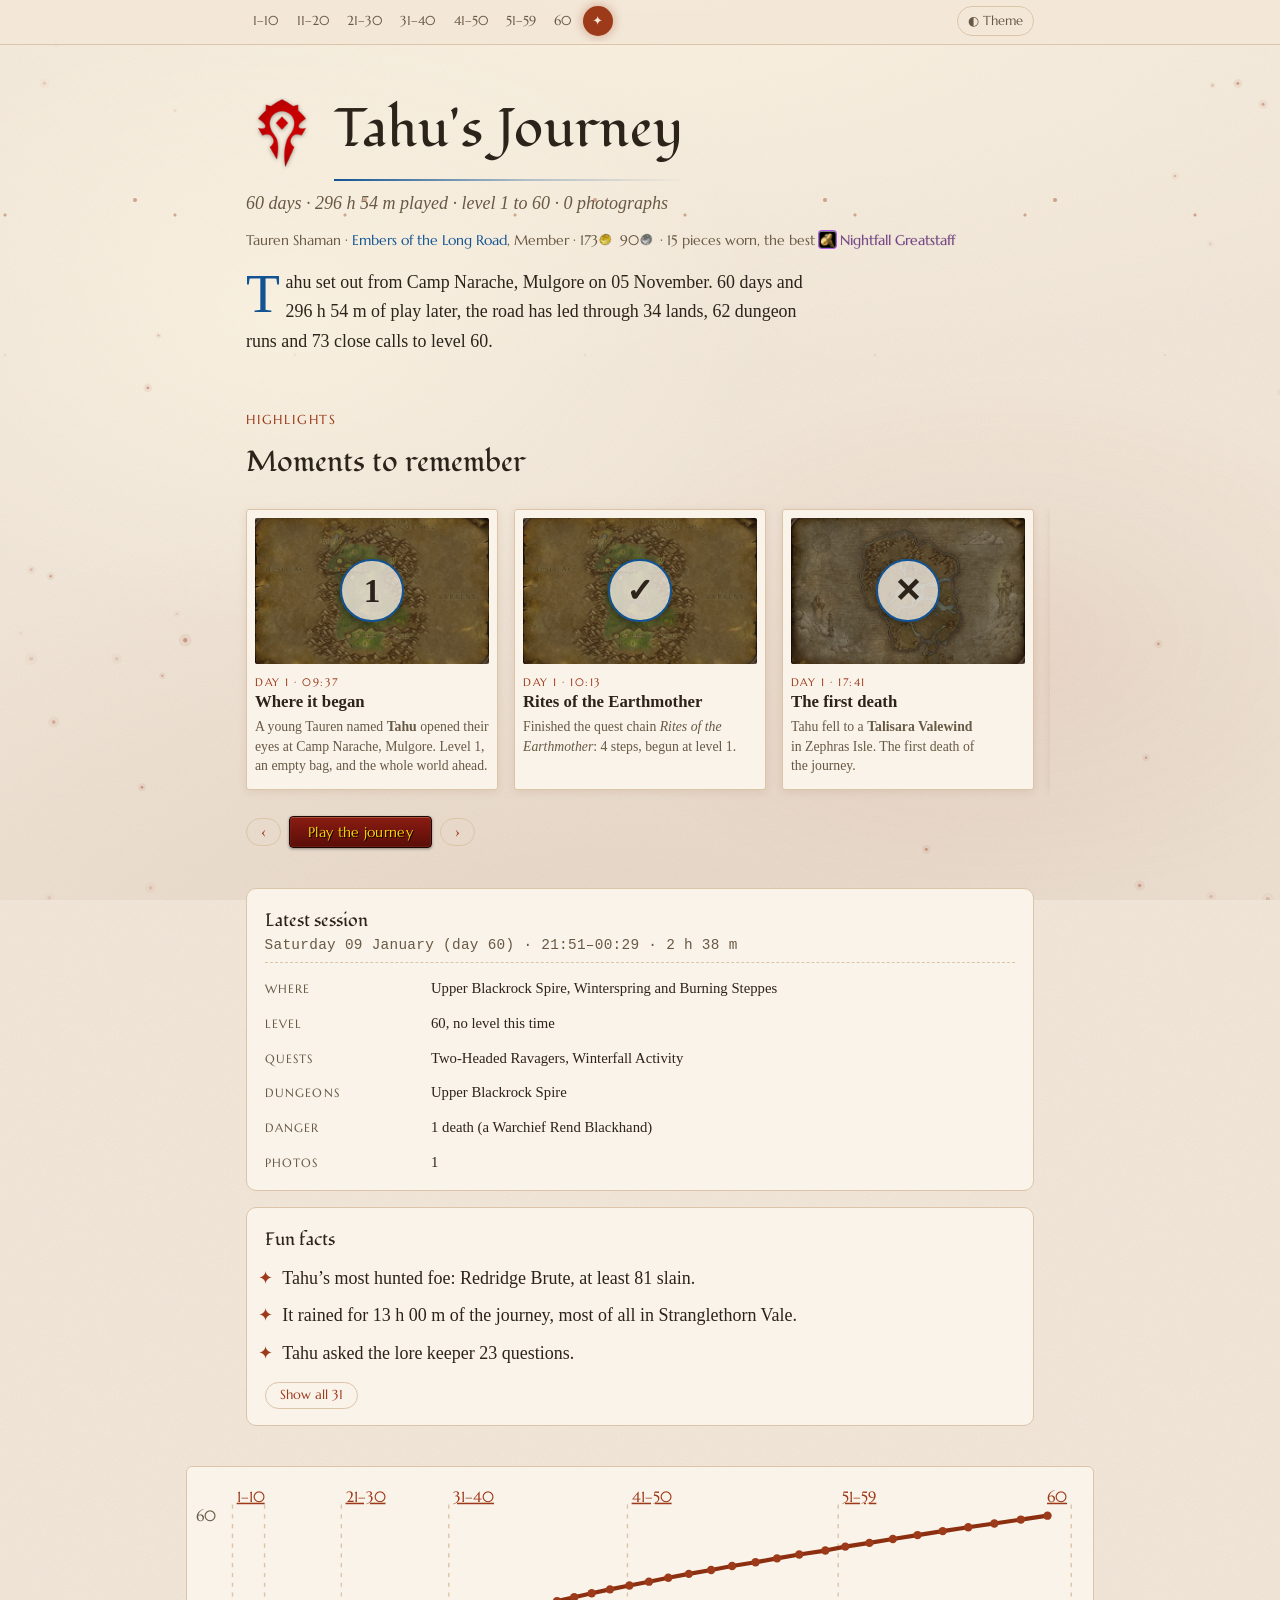
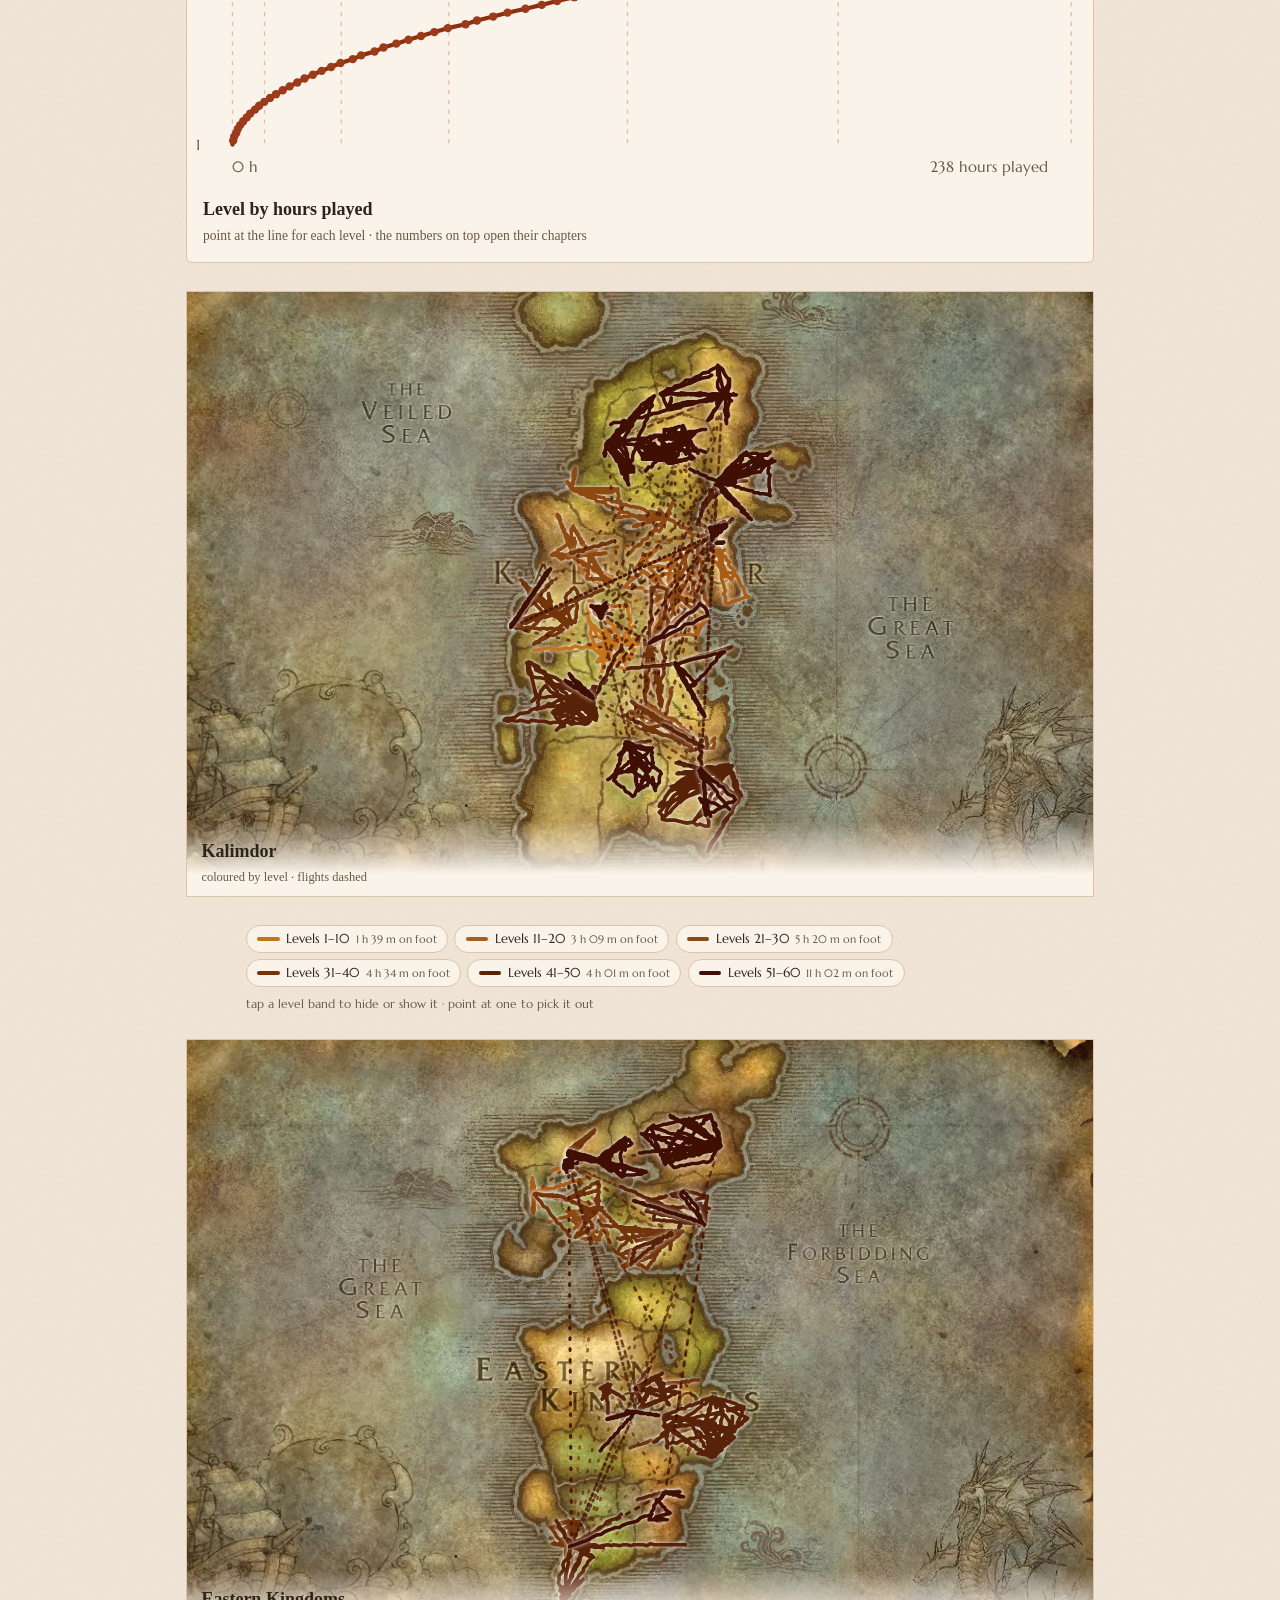
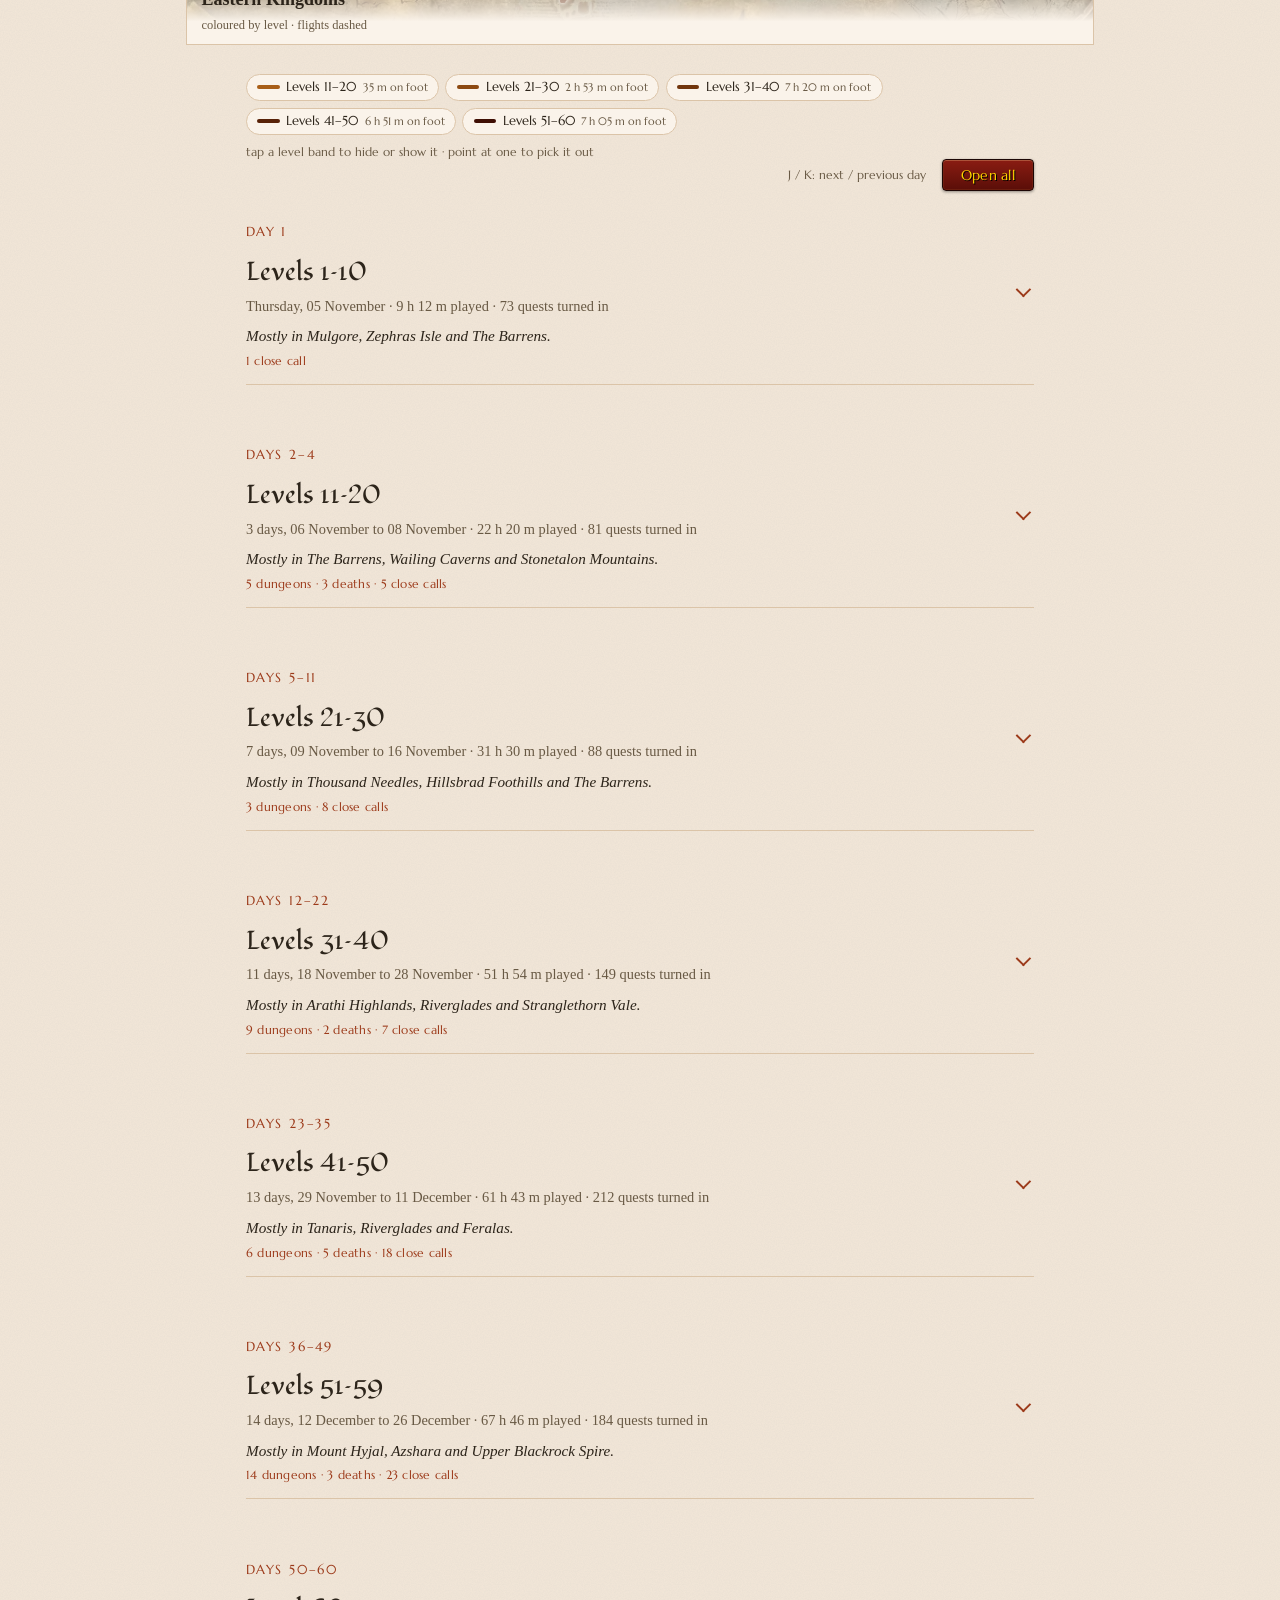
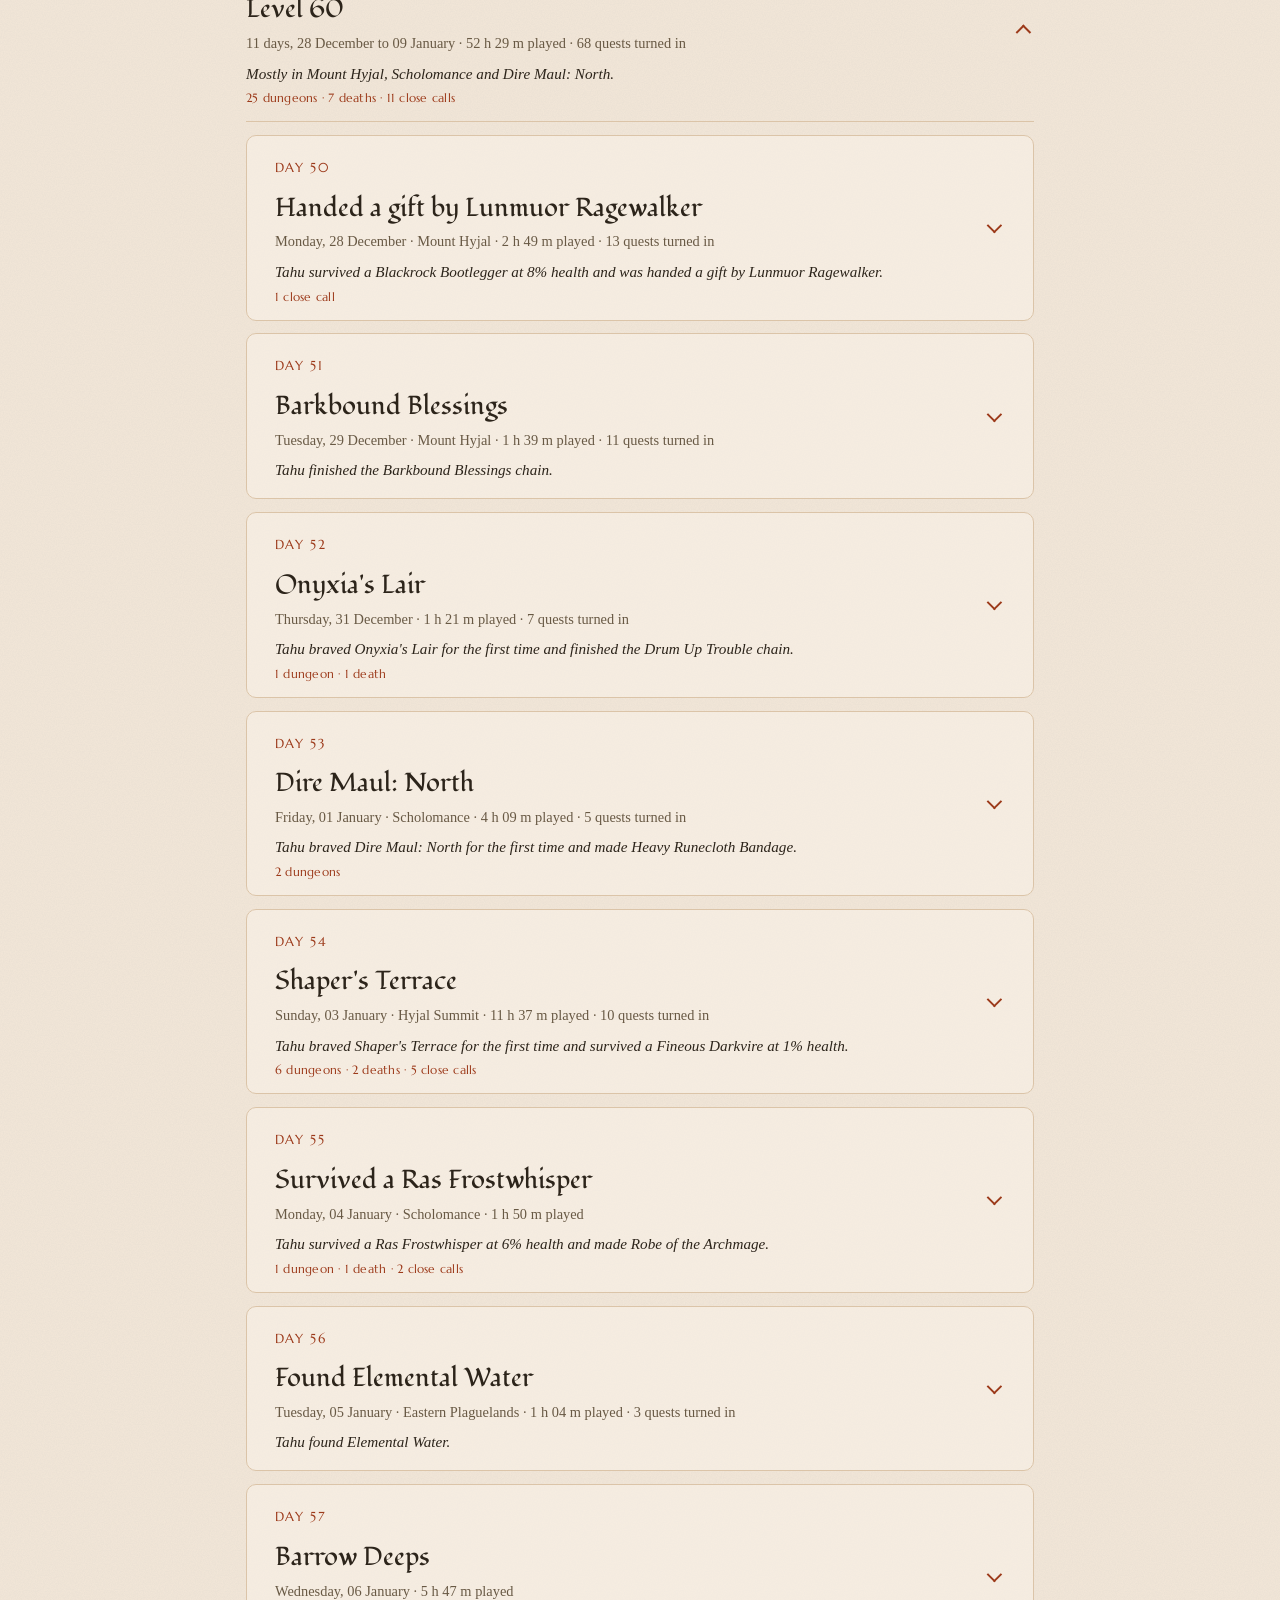
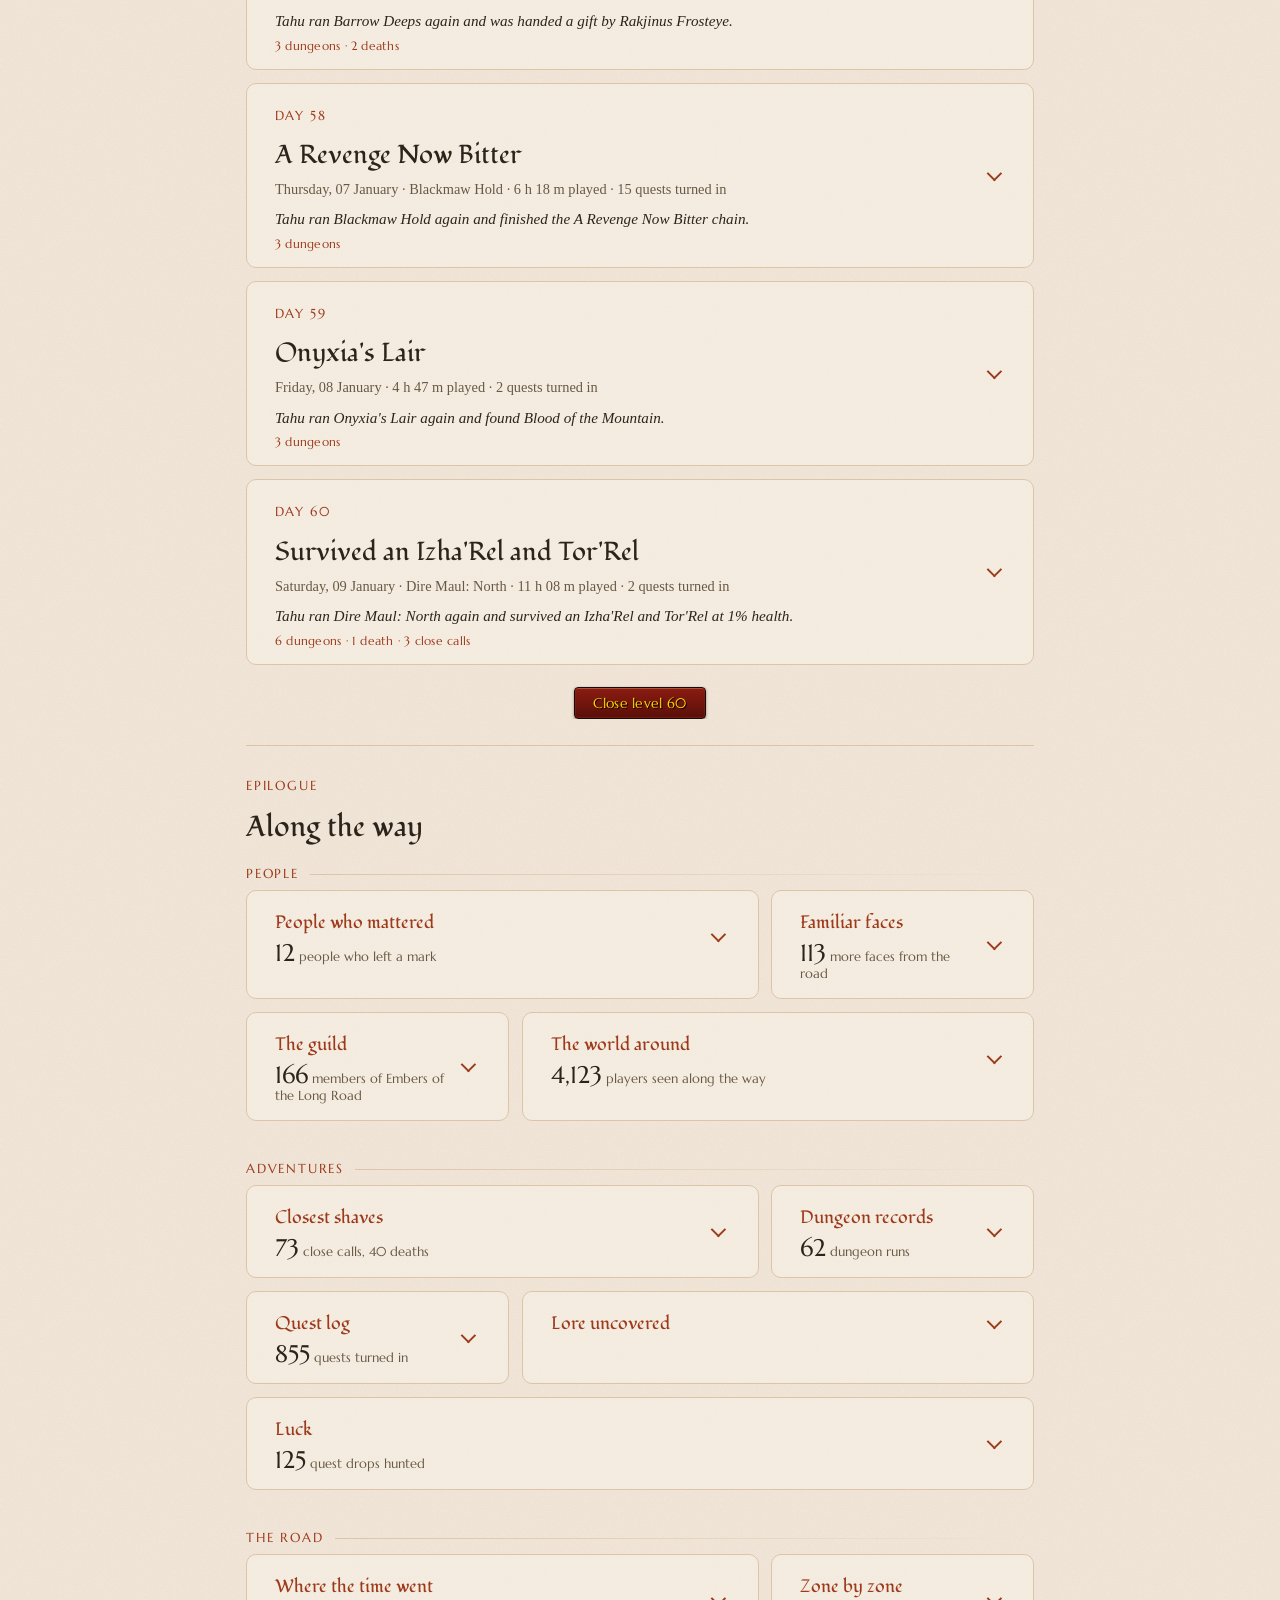
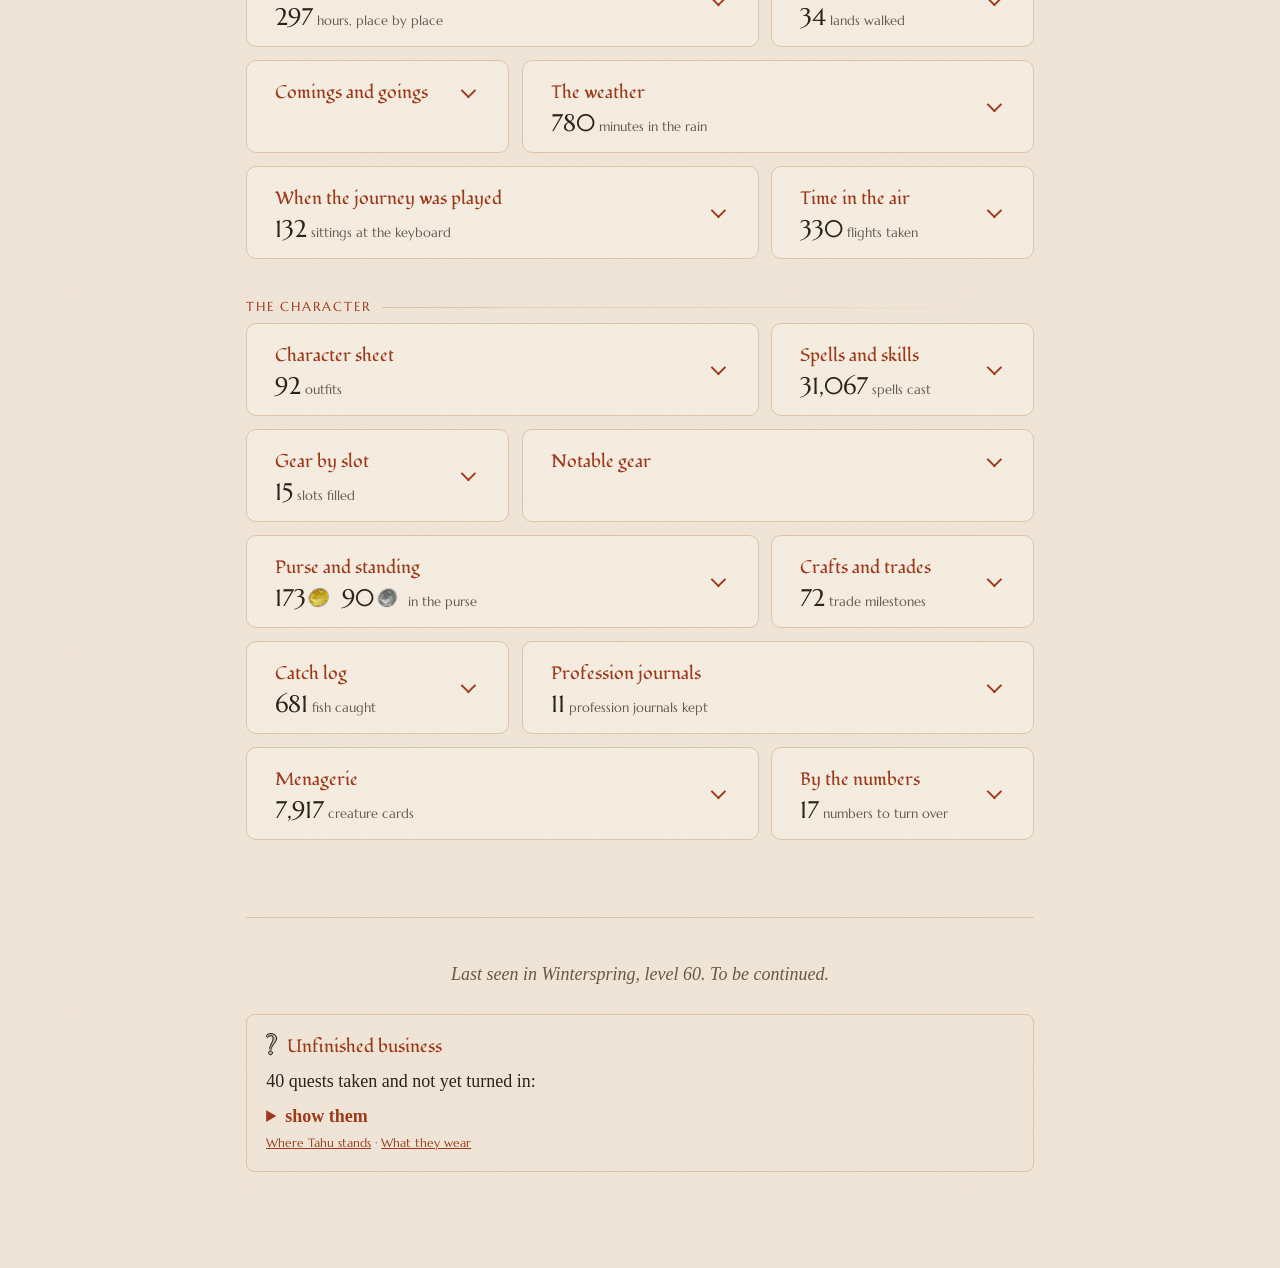
